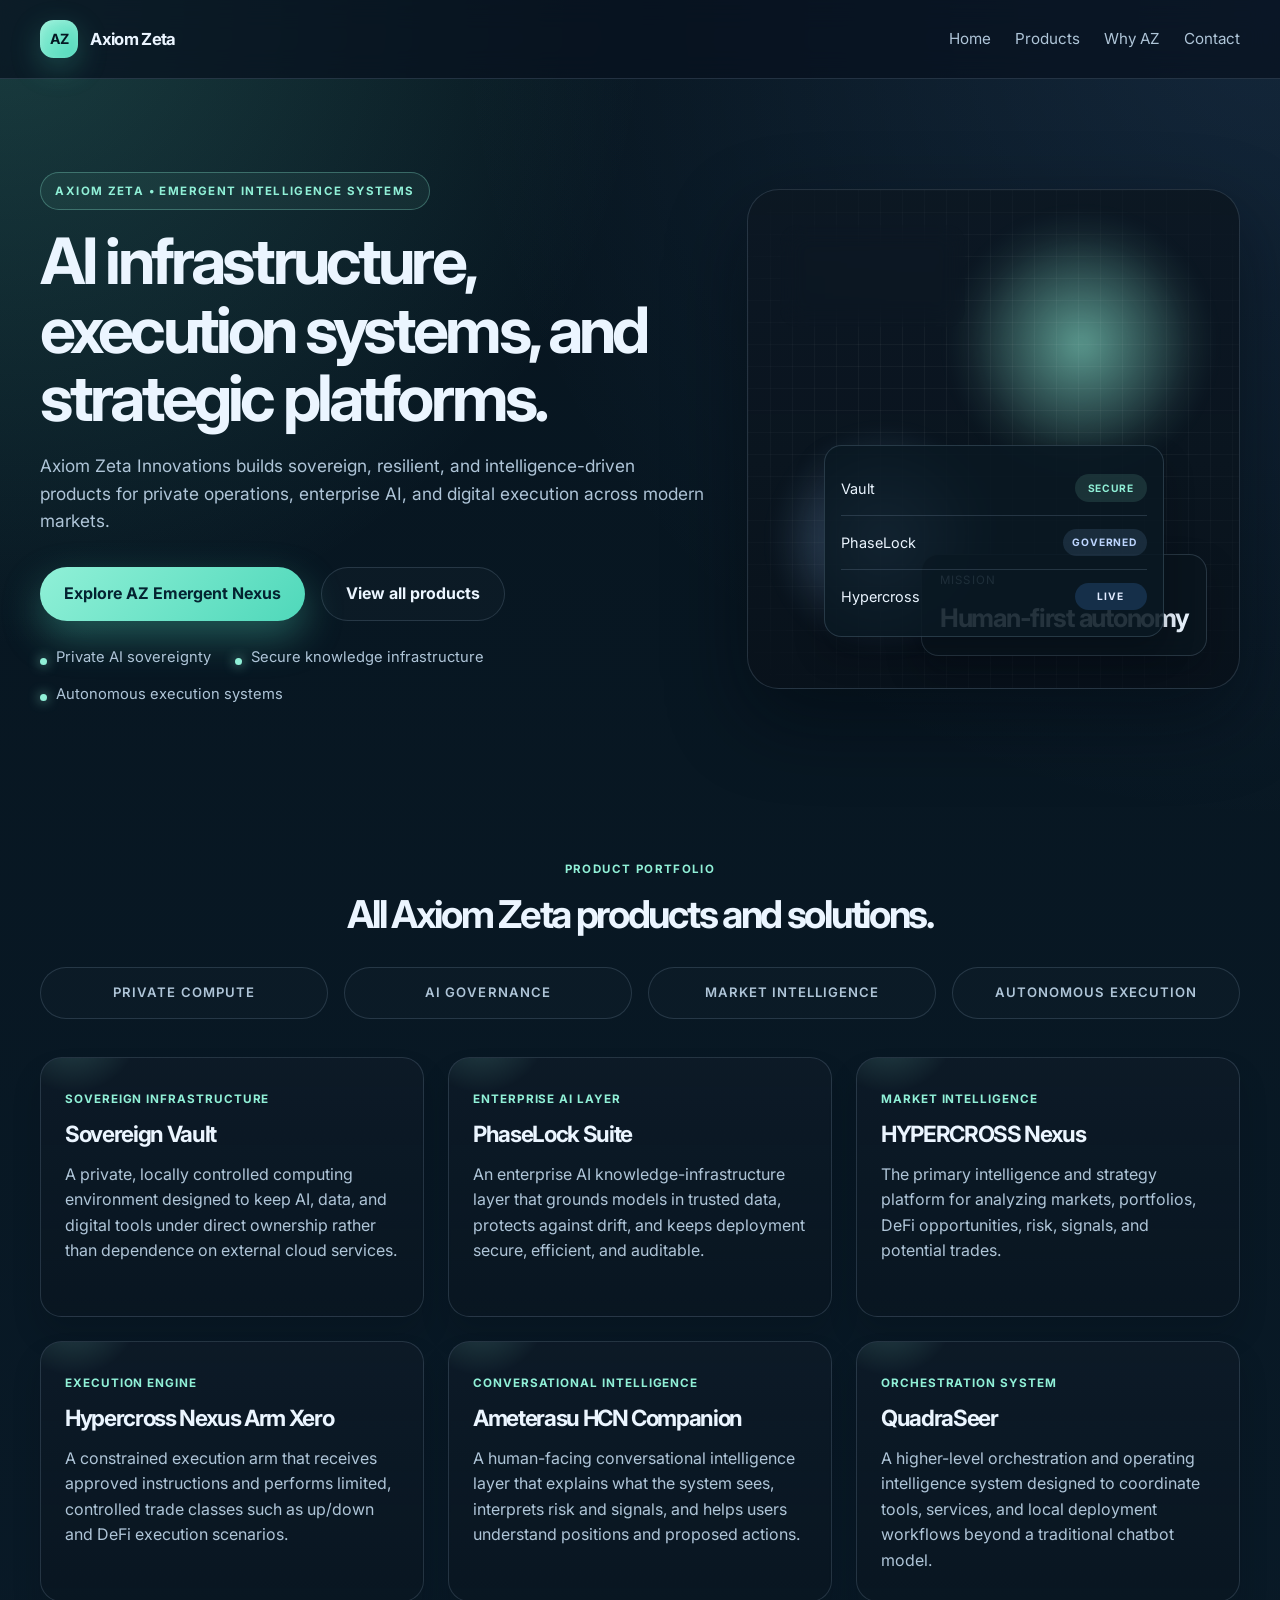
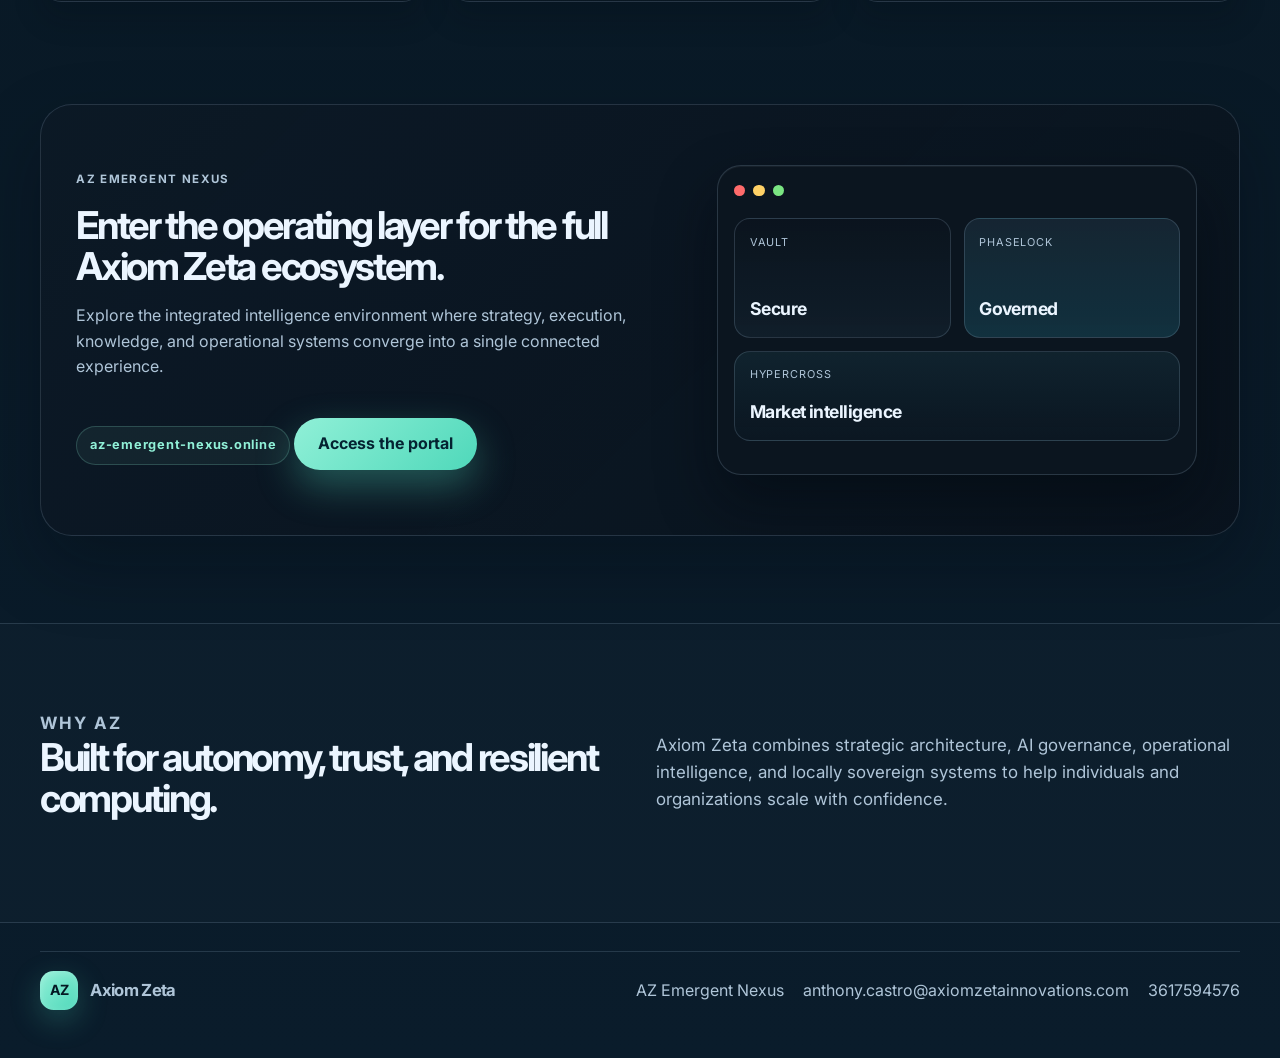
==== index.html @ a02b2116 "Update homepage branding and product portal" ====
<!DOCTYPE html>
<html lang="en">
  <head>
    <meta charset="UTF-8" />
    <meta name="viewport" content="width=device-width, initial-scale=1.0" />
    <title>Axiom Zeta Innovations | Homepage</title>
    <meta
      name="description"
      content="Axiom Zeta Innovations builds sovereign AI infrastructure, execution systems, and strategic intelligence products."
    />
    <link rel="preconnect" href="https://fonts.googleapis.com" />
    <link rel="preconnect" href="https://fonts.gstatic.com" crossorigin />
    <link
      href="https://fonts.googleapis.com/css2?family=Inter:wght@400;500;600;700;800&display=swap"
      rel="stylesheet"
    />
    <link rel="stylesheet" href="styles.css" />
  </head>
  <body>
    <header class="site-header">
      <div class="container nav">
        <a class="brand" href="index.html" aria-label="Axiom Zeta Innovations home">
          <span class="brand-mark">AZ</span>
          <span class="brand-text">Axiom Zeta</span>
        </a>
        <nav class="main-nav" aria-label="Main navigation">
          <a href="index.html">Home</a>
          <a href="#products">Products</a>
          <a href="#about">Why AZ</a>
          <a href="#contact">Contact</a>
        </nav>
      </div>
    </header>

    <main>
      <section class="hero">
        <div class="container hero-content">
          <div class="hero-copy">
            <span class="hero-pill">Axiom Zeta • Emergent Intelligence Systems</span>
            <h1>AI infrastructure, execution systems, and strategic platforms.</h1>
            <p class="lead">
              Axiom Zeta Innovations builds sovereign, resilient, and intelligence-driven products for
              private operations, enterprise AI, and digital execution across modern markets.
            </p>
            <div class="hero-actions">
              <a
                class="button primary"
                href="https://www.az-emergent-nexus.online"
                target="_blank"
                rel="noreferrer"
                >Explore AZ Emergent Nexus</a
              >
              <a class="button secondary" href="#products">View all products</a>
            </div>
            <ul class="hero-points" aria-label="Key capabilities">
              <li>Private AI sovereignty</li>
              <li>Secure knowledge infrastructure</li>
              <li>Autonomous execution systems</li>
            </ul>
          </div>
          <div class="hero-visual" aria-label="Editorial product overview">
            <div class="visual-frame">
              <div class="visual-orb orb-one"></div>
              <div class="visual-orb orb-two"></div>
              <div class="visual-grid"></div>

              <div class="floating-card card-top">
                <span class="stat-label">Core stack</span>
                <strong>6</strong>
              </div>

              <div class="floating-card card-bottom">
                <span class="stat-label">Mission</span>
                <strong>Human-first autonomy</strong>
              </div>

              <div class="dashboard-panel">
                <div class="dashboard-row">
                  <span>Vault</span>
                  <span class="pill success">Secure</span>
                </div>
                <div class="dashboard-row">
                  <span>PhaseLock</span>
                  <span class="pill neutral">Governed</span>
                </div>
                <div class="dashboard-row">
                  <span>Hypercross</span>
                  <span class="pill accent">Live</span>
                </div>
              </div>
            </div>
          </div>
        </div>
      </section>

      <section id="products" class="section">
        <div class="container">
          <div class="section-heading center">
            <p class="eyebrow">Product portfolio</p>
            <h2>All Axiom Zeta products and solutions.</h2>
          </div>

          <div class="feature-strip">
            <div class="feature-item"><span>Private compute</span></div>
            <div class="feature-item"><span>AI governance</span></div>
            <div class="feature-item"><span>Market intelligence</span></div>
            <div class="feature-item"><span>Autonomous execution</span></div>
          </div>

          <div class="card-grid product-grid">
            <article class="info-card product-card">
              <span class="product-tag">Sovereign infrastructure</span>
              <h3>Sovereign Vault</h3>
              <p>
                A private, locally controlled computing environment designed to keep AI, data, and
                digital tools under direct ownership rather than dependence on external cloud services.
              </p>
            </article>

            <article class="info-card product-card">
              <span class="product-tag">Enterprise AI layer</span>
              <h3>PhaseLock Suite</h3>
              <p>
                An enterprise AI knowledge-infrastructure layer that grounds models in trusted data,
                protects against drift, and keeps deployment secure, efficient, and auditable.
              </p>
            </article>

            <article class="info-card product-card">
              <span class="product-tag">Market intelligence</span>
              <h3>HYPERCROSS Nexus</h3>
              <p>
                The primary intelligence and strategy platform for analyzing markets, portfolios, DeFi
                opportunities, risk, signals, and potential trades.
              </p>
            </article>

            <article class="info-card product-card">
              <span class="product-tag">Execution engine</span>
              <h3>Hypercross Nexus Arm Xero</h3>
              <p>
                A constrained execution arm that receives approved instructions and performs limited,
                controlled trade classes such as up/down and DeFi execution scenarios.
              </p>
            </article>

            <article class="info-card product-card">
              <span class="product-tag">Conversational intelligence</span>
              <h3>Ameterasu HCN Companion</h3>
              <p>
                A human-facing conversational intelligence layer that explains what the system sees,
                interprets risk and signals, and helps users understand positions and proposed actions.
              </p>
            </article>

            <article class="info-card product-card">
              <span class="product-tag">Orchestration system</span>
              <h3>QuadraSeer</h3>
              <p>
                A higher-level orchestration and operating intelligence system designed to coordinate
                tools, services, and local deployment workflows beyond a traditional chatbot model.
              </p>
            </article>
          </div>
        </div>
      </section>

      <section class="section portal-section" aria-labelledby="portal-heading">
        <div class="container">
          <div class="portal-shell">
            <div class="portal-copy">
              <p class="eyebrow">AZ Emergent Nexus</p>
              <h2 id="portal-heading">Enter the operating layer for the full Axiom Zeta ecosystem.</h2>
              <p>
                Explore the integrated intelligence environment where strategy, execution, knowledge,
                and operational systems converge into a single connected experience.
              </p>
              <div class="portal-url">az-emergent-nexus.online</div>
              <a
                class="button primary portal-button"
                href="https://www.az-emergent-nexus.online"
                target="_blank"
                rel="noreferrer"
              >
                Access the portal
              </a>
            </div>

            <div class="portal-visual" aria-hidden="true">
              <div class="portal-window">
                <div class="window-header">
                  <span></span>
                  <span></span>
                  <span></span>
                </div>

                <div class="window-body">
                  <div class="mini-panel">
                    <small>Vault</small>
                    <strong>Secure</strong>
                  </div>
                  <div class="mini-panel accent">
                    <small>PhaseLock</small>
                    <strong>Governed</strong>
                  </div>
                  <div class="mini-panel wide">
                    <small>HYPERCROSS</small>
                    <strong>Market intelligence</strong>
                  </div>
                </div>
              </div>
            </div>
          </div>
        </div>
      </section>

      <section id="about" class="section alt-section">
        <div class="container split">
          <div>
            <p class="eyebrow">Why AZ</p>
            <h2>Built for autonomy, trust, and resilient computing.</h2>
          </div>
          <p>
            Axiom Zeta combines strategic architecture, AI governance, operational intelligence, and
            locally sovereign systems to help individuals and organizations scale with confidence.
          </p>
        </div>
      </section>
    </main>

    <footer id="contact" class="site-footer">
      <div class="container footer-content">
        <div>
          <a class="brand footer-brand" href="index.html">
            <span class="brand-mark">AZ</span>
            <span class="brand-text">Axiom Zeta</span>
          </a>
        </div>
        <div class="footer-links">
          <a href="https://www.az-emergent-nexus.online" target="_blank" rel="noreferrer"
            >AZ Emergent Nexus</a
          >
          <a href="mailto:anthony.castro@axiomzetainnovations.com">anthony.castro@axiomzetainnovations.com</a>
          <a href="tel:+13617594576">3617594576</a>
        </div>
      </div>
    </footer>
  </body>
</html>
---- styles.css ----
:root {
  --bg: #07151f;
  --bg-alt: #0d1e2a;
  --surface: rgba(13, 25, 37, 0.78);
  --surface-strong: rgba(17, 31, 45, 0.94);
  --surface-soft: rgba(18, 44, 56, 0.58);
  --primary: #90f0d7;
  --primary-strong: #4fd8ba;
  --primary-deep: #93c6ff;
  --text: #ebf5ff;
  --muted: #afc5d8;
  --line: rgba(160, 188, 214, 0.18);
  --shadow: rgba(2, 8, 14, 0.5);
}

* {
  box-sizing: border-box;
}

html {
  scroll-behavior: smooth;
}

body {
  margin: 0;
  font-family: "Inter", "Segoe UI", sans-serif;
  background:
    radial-gradient(circle at top left, rgba(110, 242, 212, 0.18), transparent 22%),
    radial-gradient(circle at top right, rgba(110, 165, 255, 0.12), transparent 28%),
    linear-gradient(180deg, #07151f 0%, #0a1c2b 100%);
  color: var(--text);
  line-height: 1.6;
}

img {
  max-width: 100%;
  display: block;
}

a {
  color: inherit;
  text-decoration: none;
}

.container {
  width: min(1200px, calc(100% - 2rem));
  margin: 0 auto;
}

.site-header {
  position: sticky;
  top: 0;
  z-index: 20;
  backdrop-filter: blur(14px);
  background: rgba(7, 17, 31, 0.72);
  border-bottom: 1px solid var(--line);
}

.nav {
  display: flex;
  align-items: center;
  justify-content: space-between;
  min-height: 78px;
}

.brand {
  display: inline-flex;
  align-items: center;
  gap: 0.75rem;
  font-weight: 700;
  letter-spacing: -0.04em;
}

.brand-mark {
  display: inline-flex;
  align-items: center;
  justify-content: center;
  width: 2.4rem;
  height: 2.4rem;
  border-radius: 0.85rem;
  background: linear-gradient(135deg, var(--primary), var(--primary-strong));
  color: #041823;
  font-size: 0.88rem;
  box-shadow: inset 0 2px 8px rgba(255, 255, 255, 0.2), 0 10px 30px rgba(79, 216, 186, 0.26);
}

.brand-text {
  font-size: 1.04rem;
  letter-spacing: -0.04em;
}

.main-nav {
  display: flex;
  align-items: center;
  gap: 1.5rem;
  color: var(--muted);
  font-size: 0.95rem;
}

.main-nav a {
  position: relative;
  transition: color 0.2s ease;
}

.main-nav a::after {
  content: "";
  position: absolute;
  left: 0;
  bottom: -0.4rem;
  width: 100%;
  height: 1px;
  background: var(--primary);
  opacity: 0;
  transform: scaleX(0.6);
  transition: opacity 0.2s ease, transform 0.2s ease;
}

.main-nav a:hover,
.main-nav a:focus-visible {
  color: var(--text);
}

.main-nav a:hover::after,
.main-nav a:focus-visible::after {
  opacity: 1;
  transform: scaleX(1);
}

.hero {
  padding: 5.8rem 0 4.2rem;
}

.hero-content {
  display: grid;
  grid-template-columns: 1.15fr 0.85fr;
  gap: 2.5rem;
  align-items: center;
}

.hero-copy {
  position: relative;
}

.hero-pill {
  display: inline-flex;
  align-items: center;
  gap: 0.5rem;
  padding: 0.55rem 0.9rem;
  border: 1px solid rgba(144, 240, 215, 0.3);
  background: rgba(144, 240, 215, 0.06);
  border-radius: 999px;
  color: var(--primary);
  font-size: 0.72rem;
  letter-spacing: 0.12em;
  text-transform: uppercase;
  font-weight: 700;
}

.eyebrow {
  margin: 0 0 1rem;
  color: var(--primary);
  font-weight: 700;
  letter-spacing: 0.12em;
  text-transform: uppercase;
  font-size: 0.72rem;
}

h1,
h2,
h3 {
  margin: 0 0 1rem;
  line-height: 1.07;
  letter-spacing: -0.06em;
}

h1 {
  margin-top: 1.1rem;
  font-size: clamp(2.9rem, 5vw, 5.2rem);
  max-width: 760px;
}

h2 {
  font-size: clamp(2.1rem, 3vw, 3.2rem);
}

h3 {
  font-size: 1.4rem;
}

.lead {
  max-width: 42rem;
  margin-top: 1.2rem;
  font-size: 1.08rem;
  color: var(--muted);
}

.hero-actions,
.error-actions {
  display: flex;
  flex-wrap: wrap;
  gap: 1rem;
  margin-top: 2rem;
}

.button {
  display: inline-flex;
  align-items: center;
  justify-content: center;
  min-height: 3.2rem;
  padding: 0.82rem 1.5rem;
  border-radius: 999px;
  font-weight: 700;
  transition: transform 0.2s ease, box-shadow 0.2s ease, border-color 0.2s ease;
}

.button:hover,
.button:focus-visible {
  transform: translateY(-1px);
}

.button.primary {
  background: linear-gradient(135deg, var(--primary), var(--primary-strong));
  color: #042331;
  box-shadow: 0 16px 38px rgba(79, 216, 186, 0.35);
}

.button.secondary {
  border: 1px solid var(--line);
  background: rgba(255, 255, 255, 0.02);
  color: var(--text);
}

.hero-points {
  display: flex;
  flex-wrap: wrap;
  gap: 0.8rem 1.5rem;
  padding: 0;
  margin: 1.6rem 0 0;
  list-style: none;
  color: var(--muted);
  font-size: 0.92rem;
}

.hero-points li {
  position: relative;
  padding-left: 1rem;
}

.hero-points li::before {
  content: "";
  position: absolute;
  left: 0;
  top: 0.7rem;
  width: 0.45rem;
  height: 0.45rem;
  border-radius: 50%;
  background: var(--primary);
  box-shadow: 0 0 12px rgba(144, 240, 215, 0.8);
}

.hero-visual {
  display: flex;
  justify-content: center;
}

.visual-frame {
  position: relative;
  width: min(100%, 500px);
  min-height: 500px;
  border: 1px solid var(--line);
  border-radius: 2rem;
  background:
    linear-gradient(180deg, rgba(12, 24, 35, 0.98), rgba(9, 18, 28, 0.94)),
    rgba(9, 18, 28, 0.8);
  overflow: hidden;
  box-shadow: 0 30px 80px rgba(2, 7, 14, 0.45);
}

.visual-grid {
  position: absolute;
  inset: 0;
  background-image: linear-gradient(rgba(255,255,255,0.04) 1px, transparent 1px),
    linear-gradient(90deg, rgba(255,255,255,0.04) 1px, transparent 1px);
  background-size: 22px 22px;
  mask-image: radial-gradient(circle at center, black 45%, transparent 100%);
}

.visual-orb {
  position: absolute;
  border-radius: 50%;
  filter: blur(8px);
}

.orb-one {
  width: 260px;
  height: 260px;
  top: 24px;
  right: 28px;
  background: radial-gradient(circle, rgba(144, 240, 215, 0.6), rgba(144, 240, 215, 0.06) 60%, transparent 75%);
}

.orb-two {
  width: 220px;
  height: 220px;
  bottom: 38px;
  left: 26px;
  background: radial-gradient(circle, rgba(147, 198, 255, 0.52), rgba(147, 198, 255, 0.06) 60%, transparent 75%);
}

.floating-card {
  position: absolute;
  z-index: 2;
  min-width: 185px;
  padding: 1rem 1.1rem;
  border: 1px solid rgba(160, 188, 214, 0.2);
  border-radius: 1.1rem;
  background: rgba(9, 21, 30, 0.78);
  backdrop-filter: blur(12px);
  box-shadow: 0 18px 35px rgba(2, 7, 14, 0.28);
}

.card-top {
  top: 2.2rem;
  left: 2rem;
}

.card-bottom {
  right: 2rem;
  bottom: 2rem;
}

.floating-card strong {
  display: block;
  font-size: clamp(1.6rem, 2vw, 2.2rem);
  letter-spacing: -0.05em;
}

.dashboard-panel {
  position: absolute;
  left: 50%;
  bottom: 3.2rem;
  transform: translateX(-50%);
  z-index: 2;
  width: min(82%, 340px);
  border: 1px solid rgba(160, 188, 214, 0.2);
  border-radius: 1.1rem;
  background: rgba(10, 25, 35, 0.88);
  padding: 1rem 1rem 0.8rem;
  box-shadow: 0 18px 30px rgba(2, 7, 14, 0.3);
}

.dashboard-row {
  display: flex;
  align-items: center;
  justify-content: space-between;
  gap: 0.8rem;
  padding: 0.8rem 0;
  color: var(--text);
  font-size: 0.9rem;
}

.dashboard-row + .dashboard-row {
  border-top: 1px solid var(--line);
}

.pill {
  display: inline-flex;
  align-items: center;
  justify-content: center;
  min-width: 72px;
  padding: 0.35rem 0.6rem;
  border-radius: 999px;
  font-size: 0.64rem;
  font-weight: 700;
  letter-spacing: 0.08em;
  text-transform: uppercase;
}

.pill.success {
  background: rgba(144, 240, 215, 0.12);
  color: var(--primary);
}

.pill.neutral {
  background: rgba(147, 198, 255, 0.12);
  color: #bdd6ff;
}

.pill.accent {
  background: rgba(80, 153, 255, 0.18);
  color: #e0ebff;
}

.stat-label {
  display: block;
  margin-bottom: 0.55rem;
  color: var(--muted);
  font-size: 0.72rem;
  text-transform: uppercase;
  letter-spacing: 0.1em;
}

.stat-meta {
  color: var(--muted);
  font-size: 0.86rem;
}

.section {
  padding: 5.4rem 0;
}

.portal-section {
  padding-top: 1rem;
}

.alt-section {
  background: rgba(255, 255, 255, 0.01);
  border-top: 1px solid var(--line);
  border-bottom: 1px solid var(--line);
}

.section-heading {
  margin-bottom: 2rem;
}

.section-heading.center {
  max-width: 780px;
  margin: 0 auto 2rem;
  text-align: center;
}

.feature-strip {
  display: grid;
  grid-template-columns: repeat(4, minmax(0, 1fr));
  gap: 1rem;
  margin: 0 0 2.4rem;
}

.feature-item {
  display: flex;
  align-items: center;
  justify-content: center;
  min-height: 3.2rem;
  border: 1px solid var(--line);
  border-radius: 999px;
  background: rgba(255, 255, 255, 0.015);
  color: var(--muted);
  font-size: 0.82rem;
  letter-spacing: 0.08em;
  text-transform: uppercase;
  font-weight: 600;
}

.card-grid {
  display: grid;
  grid-template-columns: repeat(3, minmax(0, 1fr));
  gap: 1.25rem;
}

.product-grid {
  grid-template-columns: repeat(3, minmax(0, 1fr));
  gap: 1.5rem;
}

.info-card {
  position: relative;
  padding: 1.7rem 1.5rem;
  border: 1px solid var(--line);
  border-radius: 1.35rem;
  background: linear-gradient(180deg, rgba(13, 26, 39, 0.96), rgba(9, 22, 33, 0.84));
  box-shadow: 0 18px 28px rgba(3, 9, 15, 0.18);
  overflow: hidden;
  transition: transform 0.2s ease, border-color 0.2s ease, box-shadow 0.2s ease;
}

.info-card::before {
  content: "";
  position: absolute;
  inset: -40% auto auto -10%;
  width: 140px;
  height: 140px;
  background: radial-gradient(circle, rgba(144, 240, 215, 0.22), transparent 68%);
  pointer-events: none;
}

.info-card:hover,
.info-card:focus-within {
  transform: translateY(-4px);
  border-color: rgba(144, 240, 215, 0.35);
  box-shadow: 0 24px 38px rgba(3, 9, 15, 0.28);
}

.product-card {
  min-height: 260px;
}

.product-tag {
  position: relative;
  z-index: 1;
  display: inline-block;
  margin-bottom: 0.8rem;
  color: var(--primary);
  font-size: 0.73rem;
  font-weight: 700;
  letter-spacing: 0.08em;
  text-transform: uppercase;
}

.info-card h3,
.info-card p {
  position: relative;
  z-index: 1;
}

.info-card p {
  color: var(--muted);
  margin: 0;
}

.portal-shell {
  display: grid;
  grid-template-columns: 1.1fr 0.9fr;
  gap: 2rem;
  align-items: center;
  padding: clamp(1.4rem, 3vw, 2.2rem);
  border: 1px solid var(--line);
  border-radius: 2rem;
  background: linear-gradient(135deg, rgba(12, 25, 38, 0.96), rgba(10, 19, 29, 0.9));
  box-shadow: 0 30px 70px rgba(2, 8, 14, 0.28);
  overflow: hidden;
}

.portal-copy {
  position: relative;
  z-index: 1;
}

.portal-copy p {
  color: var(--muted);
  max-width: 36rem;
}

.portal-url {
  display: inline-flex;
  align-items: center;
  margin-top: 0.85rem;
  padding: 0.5rem 0.8rem;
  border: 1px solid rgba(144, 240, 215, 0.2);
  border-radius: 999px;
  background: rgba(144, 240, 215, 0.06);
  color: var(--primary);
  font-weight: 700;
  font-size: 0.8rem;
  letter-spacing: 0.06em;
  text-transform: lowercase;
}

.portal-button {
  margin-top: 1.4rem;
}

.portal-visual {
  position: relative;
  display: flex;
  justify-content: center;
  align-items: center;
  min-height: 360px;
}

.portal-window {
  position: relative;
  width: min(100%, 480px);
  min-height: 310px;
  padding: 1rem;
  border: 1px solid rgba(160, 188, 214, 0.2);
  border-radius: 1.5rem;
  background: rgba(13, 22, 32, 0.92);
  box-shadow: inset 0 1px 0 rgba(255,255,255,0.05), 0 28px 60px rgba(2, 7, 14, 0.45);
}

.window-header {
  display: flex;
  gap: 0.5rem;
  padding: 0.15rem 0 0.9rem;
}

.window-header span {
  display: block;
  width: 0.7rem;
  height: 0.7rem;
  border-radius: 50%;
  background: rgba(255, 255, 255, 0.3);
}

.window-header span:first-child {
  background: #ff6b6b;
}

.window-header span:nth-child(2) {
  background: #ffd166;
}

.window-header span:nth-child(3) {
  background: #7ae582;
}

.window-body {
  display: grid;
  grid-template-columns: repeat(2, minmax(0, 1fr));
  gap: 0.8rem;
  padding-top: 0.5rem;
}

.mini-panel {
  display: flex;
  flex-direction: column;
  justify-content: space-between;
  min-height: 120px;
  padding: 0.9rem;
  border: 1px solid rgba(160, 188, 214, 0.2);
  border-radius: 1rem;
  background: linear-gradient(180deg, rgba(11, 20, 30, 0.96), rgba(17, 31, 43, 0.9));
}

.mini-panel small {
  color: var(--muted);
  text-transform: uppercase;
  letter-spacing: 0.08em;
  font-size: 0.68rem;
}

.mini-panel strong {
  font-size: 1.1rem;
  letter-spacing: -0.03em;
}

.mini-panel.accent {
  background: linear-gradient(180deg, rgba(22, 38, 51, 0.96), rgba(18, 52, 66, 0.9));
}

.mini-panel.wide {
  grid-column: 1 / -1;
  min-height: 90px;
  background: linear-gradient(180deg, rgba(17, 36, 47, 0.94), rgba(11, 23, 34, 0.9));
}

.split {
  display: grid;
  grid-template-columns: 1fr 1fr;
  gap: 2rem;
  align-items: center;
}

.split p {
  color: var(--muted);
  margin: 0;
  font-size: 1.06rem;
}

.site-footer {
  padding: 1.75rem 0 3rem;
}

.footer-content {
  display: flex;
  justify-content: space-between;
  align-items: center;
  gap: 1rem;
  padding-top: 1.2rem;
  border-top: 1px solid var(--line);
  color: var(--muted);
}

.footer-brand {
  font-size: 0.95rem;
}

.footer-links {
  display: flex;
  gap: 1.2rem;
  align-items: center;
}

.error-page {
  min-height: 100vh;
  display: grid;
  place-items: center;
  padding: 2rem 1rem;
}

.error-shell {
  width: min(720px, 100%);
}

.error-card {
  border: 1px solid var(--line);
  border-radius: 1.7rem;
  background: linear-gradient(180deg, rgba(16, 29, 45, 0.98), rgba(8, 17, 28, 0.96));
  padding: clamp(2rem, 4vw, 4rem);
  box-shadow: 0 28px 60px rgba(2, 7, 14, 0.38);
}

.error-card h1 {
  font-size: clamp(2.6rem, 6vw, 5rem);
}

.error-message {
  max-width: 38rem;
  color: var(--muted);
  font-size: 1.06rem;
}

@media (max-width: 900px) {
  .product-grid {
    grid-template-columns: repeat(2, minmax(0, 1fr));
  }

  .feature-strip {
    grid-template-columns: repeat(2, minmax(0, 1fr));
  }

  .portal-shell {
    grid-template-columns: 1fr;
  }
}

@media (max-width: 760px) {
  .main-nav {
    display: none;
  }

  .hero-content,
  .split,
  .product-grid,
  .card-grid,
  .feature-strip {
    grid-template-columns: 1fr;
  }

  .visual-frame {
    min-height: 420px;
  }

  .footer-content,
  .footer-links {
    flex-direction: column;
    align-items: flex-start;
  }
}
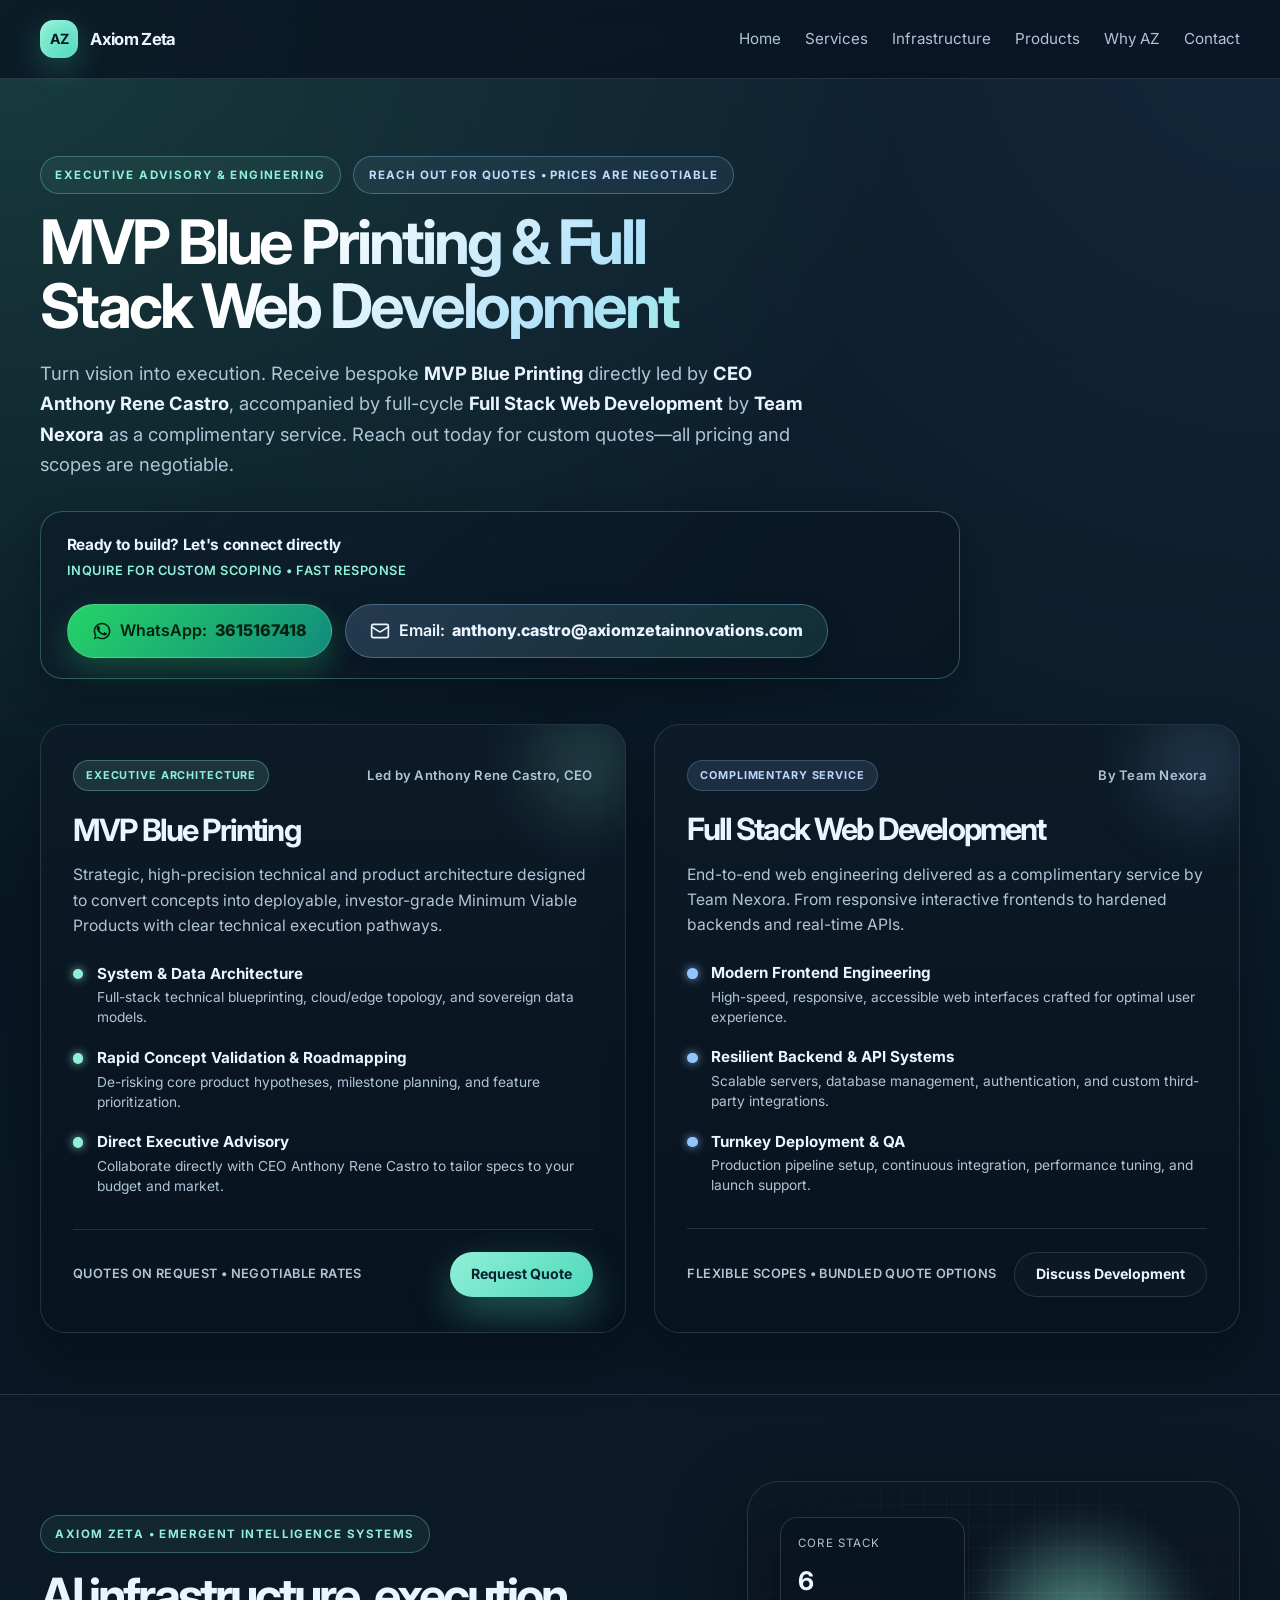
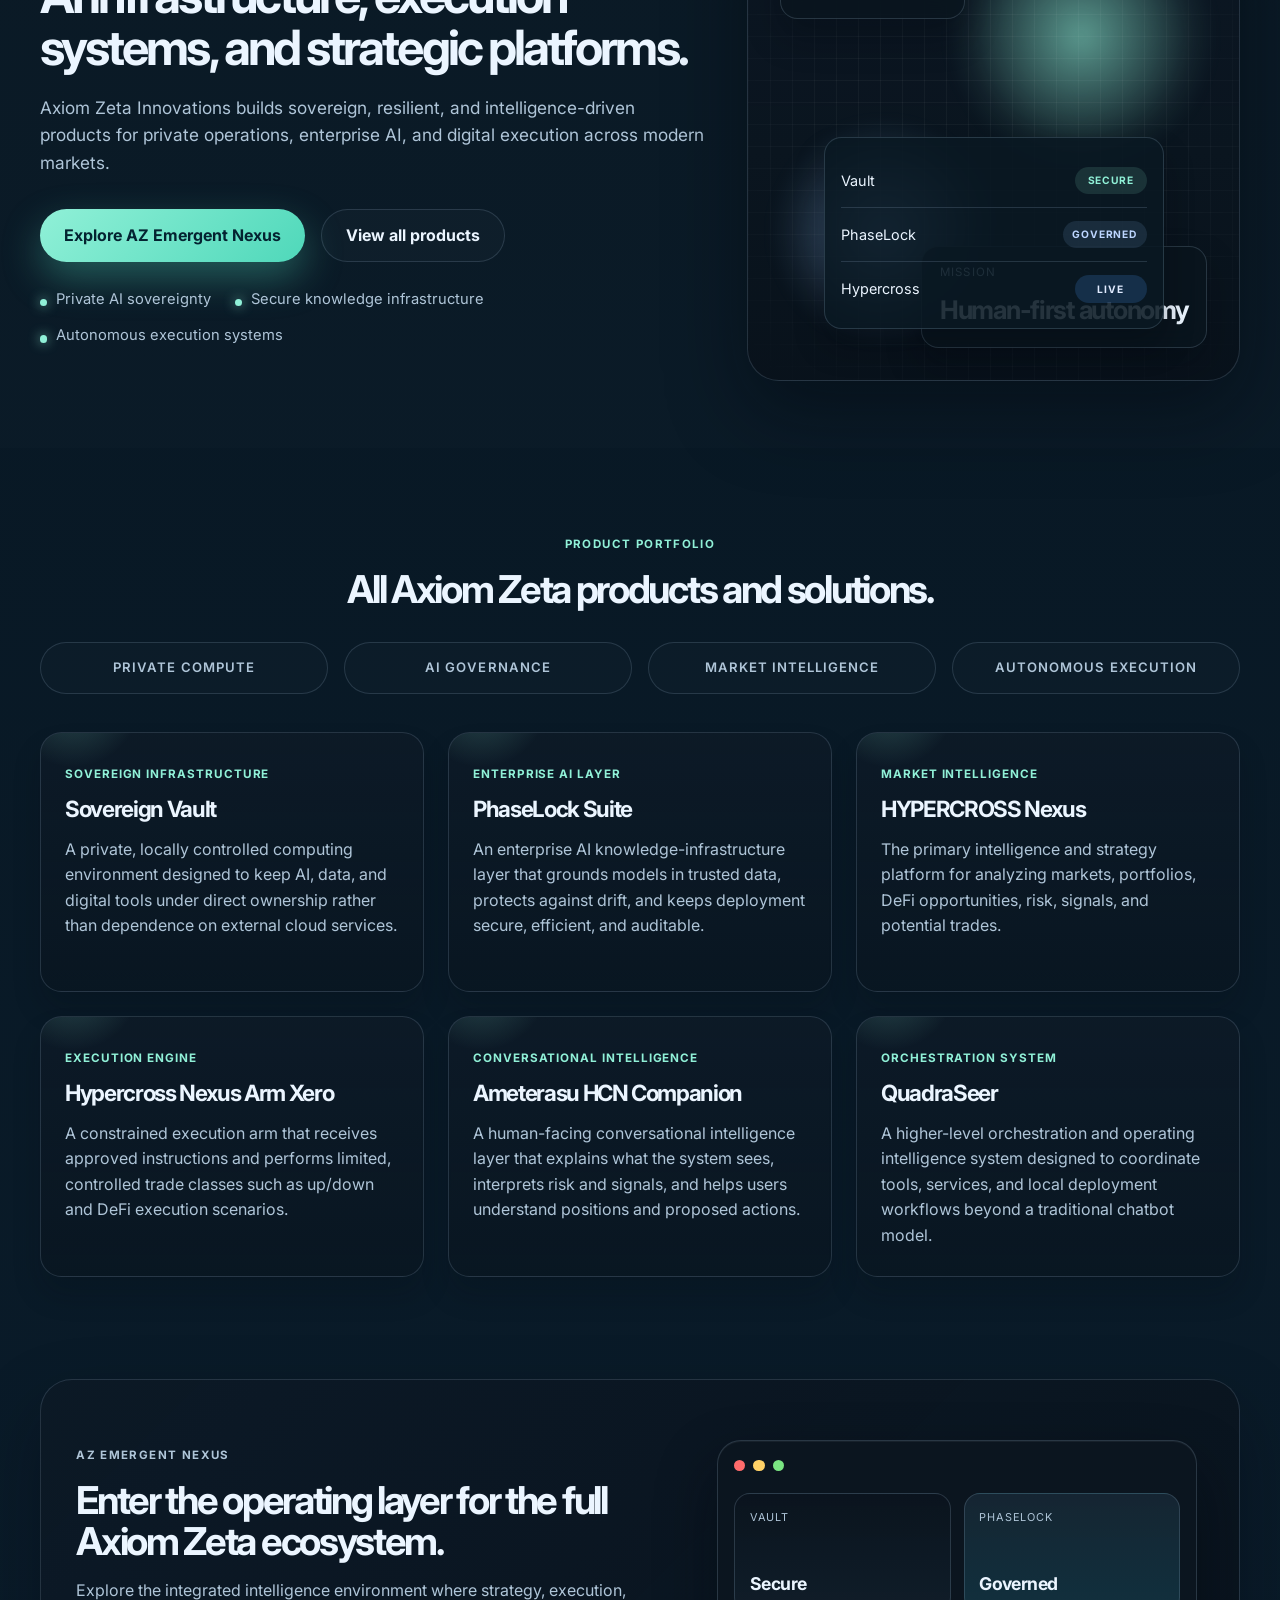
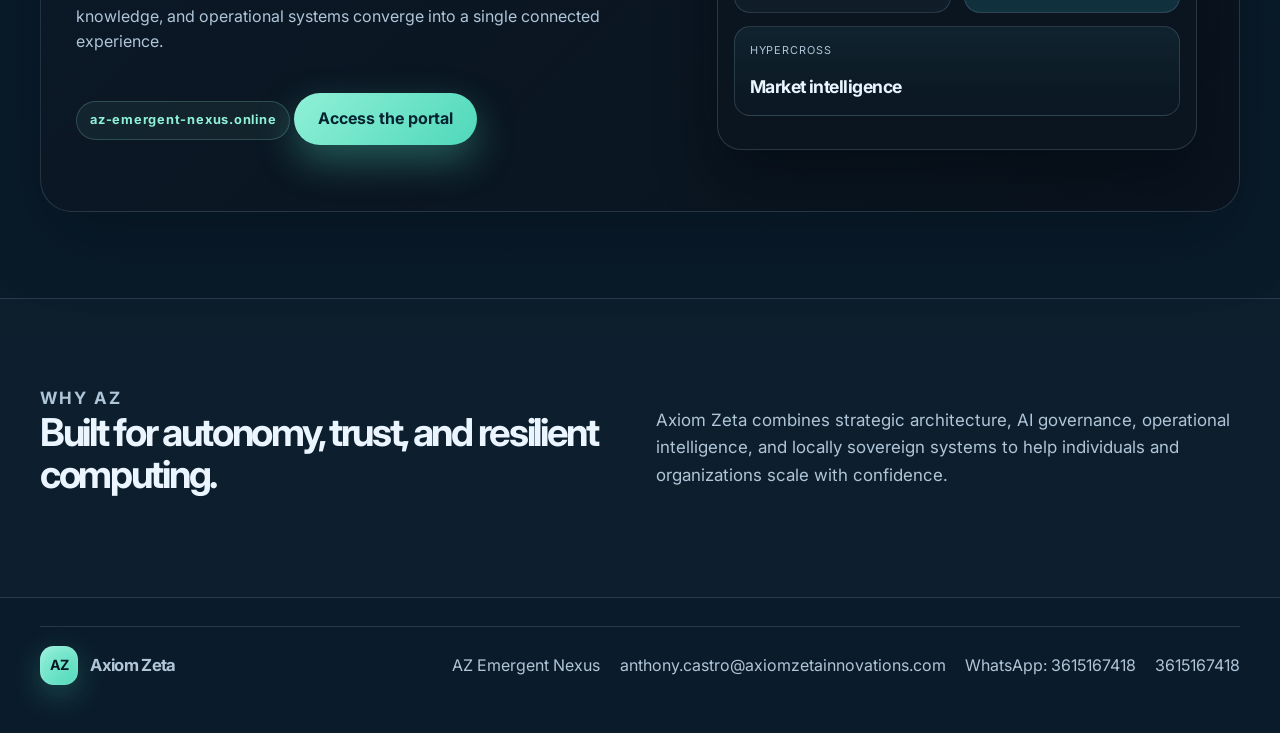
==== commit f2d63b26: "Add MVP Blue Printing and Full Stack Web Dev services section with direct outreach" ====
--- a/index.html
+++ b/index.html
@@ -25,6 +25,8 @@
         </a>
         <nav class="main-nav" aria-label="Main navigation">
           <a href="index.html">Home</a>
+          <a href="#services">Services</a>
+          <a href="#infrastructure">Infrastructure</a>
           <a href="#products">Products</a>
           <a href="#about">Why AZ</a>
           <a href="#contact">Contact</a>
@@ -33,11 +35,159 @@
     </header>
 
     <main>
-      <section class="hero">
+      <!-- TOP SECTION: MVP Blue Printing by CEO Anthony Rene Castro & Full Stack Web Dev by Team Nexora -->
+      <section id="services" class="hero services-hero">
+        <div class="container">
+          <div class="services-hero-header">
+            <div class="hero-pill-group">
+              <span class="hero-pill">Executive Advisory &amp; Engineering</span>
+              <span class="quote-pill">Reach out for quotes &bull; Prices are negotiable</span>
+            </div>
+            <h1 class="services-hero-title">
+              MVP Blue Printing &amp; Full Stack Web Development
+            </h1>
+            <p class="lead services-hero-lead">
+              Turn vision into execution. Receive bespoke <strong>MVP Blue Printing</strong> directly led by
+              <strong>CEO Anthony Rene Castro</strong>, accompanied by full-cycle <strong>Full Stack Web Development</strong>
+              by <strong>Team Nexora</strong> as a complimentary service. Reach out today for custom quotes—all pricing and
+              scopes are negotiable.
+            </p>
+
+            <div class="outreach-banner">
+              <div class="outreach-intro">
+                <span class="outreach-label">Ready to build? Let's connect directly</span>
+                <span class="outreach-sub">Inquire for custom scoping &bull; Fast response</span>
+              </div>
+              <div class="outreach-buttons">
+                <a
+                  class="button whatsapp-btn"
+                  href="https://wa.me/13615167418?text=Hello%20Anthony,%20I'm%20reaching%20out%20regarding%20MVP%20Blue%20Printing%20and%20Full%20Stack%20Web%20Development%20services."
+                  target="_blank"
+                  rel="noreferrer"
+                  aria-label="Chat on WhatsApp at 3615167418"
+                >
+                  <svg class="btn-icon" viewBox="0 0 24 24" width="20" height="20" fill="currentColor" aria-hidden="true">
+                    <path d="M17.472 14.382c-.301-.15-1.78-.878-2.056-.979-.276-.1-.477-.15-.678.15-.201.3-.777.979-.953 1.18-.175.201-.351.226-.652.075-.3-.15-1.267-.467-2.414-1.49-1.008-.898-1.689-2.008-1.889-2.35-.201-.342-.021-.527.13-.677.135-.135.301-.351.452-.527.15-.176.201-.301.301-.502.1-.201.05-.376-.025-.527-.075-.15-.678-1.634-.929-2.237-.245-.588-.493-.508-.678-.517-.176-.01-.376-.01-.577-.01-.201 0-.527.075-.803.376-.276.301-1.054 1.03-1.054 2.512 0 1.482 1.079 2.914 1.23 3.115.15.201 2.124 3.243 5.145 4.549.719.311 1.28.497 1.718.636.722.229 1.378.197 1.898.119.58-.088 1.78-.728 2.03-1.43.251-.703.251-1.306.176-1.43-.075-.125-.276-.201-.577-.351zM12.04 2C6.495 2 2 6.495 2 12.04c0 1.97.57 3.81 1.554 5.36L2 22l4.743-1.517A9.972 9.972 0 0 0 12.04 22c5.545 0 10.04-4.495 10.04-10.04C22.08 6.495 17.585 2 12.04 2zm0 18.25c-1.63 0-3.14-.46-4.43-1.26l-.32-.2-2.82.9.915-2.75-.21-.334A8.16 8.16 0 0 1 3.86 12.04c0-4.51 3.67-8.18 8.18-8.18 4.51 0 8.18 3.67 8.18 8.18 0 4.51-3.67 8.21-8.18 8.21z"/>
+                  </svg>
+                  <span>WhatsApp: <strong>3615167418</strong></span>
+                </a>
+                <a
+                  class="button email-btn"
+                  href="mailto:anthony.castro@axiomzetainnovations.com?subject=Inquiry%20regarding%20MVP%20Blue%20Printing%20%26%20Web%20Development"
+                  aria-label="Email anthony.castro@axiomzetainnovations.com"
+                >
+                  <svg class="btn-icon" viewBox="0 0 24 24" width="20" height="20" fill="none" stroke="currentColor" stroke-width="2" stroke-linecap="round" stroke-linejoin="round" aria-hidden="true">
+                    <rect width="20" height="16" x="2" y="4" rx="2"></rect>
+                    <path d="m22 7-8.97 5.7a1.94 1.94 0 0 1-2.06 0L2 7"></path>
+                  </svg>
+                  <span>Email: <strong>anthony.castro@axiomzetainnovations.com</strong></span>
+                </a>
+              </div>
+            </div>
+          </div>
+
+          <div class="services-grid">
+            <article class="service-spotlight-card primary-spotlight">
+              <div class="service-badge-row">
+                <span class="service-pill accent-pill">Executive Architecture</span>
+                <span class="service-author">Led by Anthony Rene Castro, CEO</span>
+              </div>
+              <div class="service-content">
+                <h2>MVP Blue Printing</h2>
+                <p class="service-desc">
+                  Strategic, high-precision technical and product architecture designed to convert concepts into
+                  deployable, investor-grade Minimum Viable Products with clear technical execution pathways.
+                </p>
+                <ul class="service-features">
+                  <li>
+                    <span class="check-dot"></span>
+                    <div>
+                      <strong>System &amp; Data Architecture</strong>
+                      <p>Full-stack technical blueprinting, cloud/edge topology, and sovereign data models.</p>
+                    </div>
+                  </li>
+                  <li>
+                    <span class="check-dot"></span>
+                    <div>
+                      <strong>Rapid Concept Validation &amp; Roadmapping</strong>
+                      <p>De-risking core product hypotheses, milestone planning, and feature prioritization.</p>
+                    </div>
+                  </li>
+                  <li>
+                    <span class="check-dot"></span>
+                    <div>
+                      <strong>Direct Executive Advisory</strong>
+                      <p>Collaborate directly with CEO Anthony Rene Castro to tailor specs to your budget and market.</p>
+                    </div>
+                  </li>
+                </ul>
+                <div class="service-action-row">
+                  <span class="pricing-notice">Quotes on request &bull; Negotiable rates</span>
+                  <a
+                    class="button primary sm"
+                    href="mailto:anthony.castro@axiomzetainnovations.com?subject=MVP%20Blue%20Printing%20Quote%20Request"
+                    >Request Quote</a
+                  >
+                </div>
+              </div>
+            </article>
+
+            <article class="service-spotlight-card secondary-spotlight">
+              <div class="service-badge-row">
+                <span class="service-pill">Complimentary Service</span>
+                <span class="service-author">By Team Nexora</span>
+              </div>
+              <div class="service-content">
+                <h2>Full Stack Web Development</h2>
+                <p class="service-desc">
+                  End-to-end web engineering delivered as a complimentary service by Team Nexora.
+                  From responsive interactive frontends to hardened backends and real-time APIs.
+                </p>
+                <ul class="service-features">
+                  <li>
+                    <span class="check-dot"></span>
+                    <div>
+                      <strong>Modern Frontend Engineering</strong>
+                      <p>High-speed, responsive, accessible web interfaces crafted for optimal user experience.</p>
+                    </div>
+                  </li>
+                  <li>
+                    <span class="check-dot"></span>
+                    <div>
+                      <strong>Resilient Backend &amp; API Systems</strong>
+                      <p>Scalable servers, database management, authentication, and custom third-party integrations.</p>
+                    </div>
+                  </li>
+                  <li>
+                    <span class="check-dot"></span>
+                    <div>
+                      <strong>Turnkey Deployment &amp; QA</strong>
+                      <p>Production pipeline setup, continuous integration, performance tuning, and launch support.</p>
+                    </div>
+                  </li>
+                </ul>
+                <div class="service-action-row">
+                  <span class="pricing-notice">Flexible scopes &bull; Bundled quote options</span>
+                  <a
+                    class="button secondary sm"
+                    href="https://wa.me/13615167418?text=Hello%20Anthony,%20I'd%20like%20to%20inquire%20about%20Full%20Stack%20Web%20Development%20by%20Team%20Nexora."
+                    target="_blank"
+                    rel="noreferrer"
+                    >Discuss Development</a
+                  >
+                </div>
+              </div>
+            </article>
+          </div>
+        </div>
+      </section>
+
+      <!-- ECOSYSTEM & INFRASTRUCTURE SECTION (LOWERED) -->
+      <section id="infrastructure" class="hero hero-lowered">
         <div class="container hero-content">
           <div class="hero-copy">
             <span class="hero-pill">Axiom Zeta • Emergent Intelligence Systems</span>
-            <h1>AI infrastructure, execution systems, and strategic platforms.</h1>
+            <h2>AI infrastructure, execution systems, and strategic platforms.</h2>
             <p class="lead">
               Axiom Zeta Innovations builds sovereign, resilient, and intelligence-driven products for
               private operations, enterprise AI, and digital execution across modern markets.
@@ -241,7 +391,8 @@
             >AZ Emergent Nexus</a
           >
           <a href="mailto:anthony.castro@axiomzetainnovations.com">anthony.castro@axiomzetainnovations.com</a>
-          <a href="tel:+13617594576">3617594576</a>
+          <a href="https://wa.me/13615167418" target="_blank" rel="noreferrer">WhatsApp: 3615167418</a>
+          <a href="tel:+13615167418">3615167418</a>
         </div>
       </div>
     </footer>
--- a/styles.css
+++ b/styles.css
@@ -230,6 +230,328 @@
   color: var(--text);
 }
 
+.button.sm {
+  min-height: 2.8rem;
+  padding: 0.65rem 1.3rem;
+  font-size: 0.88rem;
+}
+
+/* =========================================================
+   TOP FEATURED SERVICES HERO (MVP Blue Printing & Web Dev)
+   ========================================================= */
+
+.services-hero {
+  padding: 4.8rem 0 3.8rem;
+  position: relative;
+}
+
+.services-hero-header {
+  max-width: 920px;
+  margin-bottom: 2.8rem;
+}
+
+.hero-pill-group {
+  display: flex;
+  flex-wrap: wrap;
+  align-items: center;
+  gap: 0.75rem;
+  margin-bottom: 0.5rem;
+}
+
+.quote-pill {
+  display: inline-flex;
+  align-items: center;
+  padding: 0.55rem 0.95rem;
+  border: 1px solid rgba(147, 198, 255, 0.35);
+  background: rgba(147, 198, 255, 0.08);
+  border-radius: 999px;
+  color: #c0dbff;
+  font-size: 0.72rem;
+  letter-spacing: 0.08em;
+  text-transform: uppercase;
+  font-weight: 700;
+}
+
+.services-hero-title {
+  font-size: clamp(2.5rem, 4.8vw, 4.6rem);
+  line-height: 1.05;
+  margin-top: 1rem;
+  margin-bottom: 1.2rem;
+  letter-spacing: -0.05em;
+  background: linear-gradient(135deg, #ffffff 30%, #b2e2fa 70%, var(--primary) 100%);
+  -webkit-background-clip: text;
+  -webkit-text-fill-color: transparent;
+}
+
+.services-hero-lead {
+  max-width: 780px;
+  font-size: 1.15rem;
+  line-height: 1.65;
+  color: var(--muted);
+  margin-bottom: 2rem;
+}
+
+.services-hero-lead strong {
+  color: var(--text);
+}
+
+.outreach-banner {
+  display: flex;
+  flex-wrap: wrap;
+  align-items: center;
+  justify-content: space-between;
+  gap: 1.4rem;
+  padding: 1.3rem 1.6rem;
+  border: 1px solid rgba(144, 240, 215, 0.28);
+  border-radius: 1.4rem;
+  background: linear-gradient(135deg, rgba(14, 30, 44, 0.88), rgba(9, 22, 34, 0.82));
+  backdrop-filter: blur(12px);
+  box-shadow: 0 16px 36px rgba(2, 7, 14, 0.3);
+}
+
+.outreach-intro {
+  display: flex;
+  flex-direction: column;
+  gap: 0.2rem;
+}
+
+.outreach-label {
+  font-weight: 700;
+  font-size: 0.96rem;
+  color: var(--text);
+  letter-spacing: -0.02em;
+}
+
+.outreach-sub {
+  font-size: 0.8rem;
+  color: var(--primary);
+  font-weight: 600;
+  letter-spacing: 0.04em;
+  text-transform: uppercase;
+}
+
+.outreach-buttons {
+  display: flex;
+  flex-wrap: wrap;
+  gap: 0.85rem;
+  align-items: center;
+}
+
+.btn-icon {
+  flex-shrink: 0;
+  margin-right: 0.55rem;
+}
+
+.button.whatsapp-btn {
+  background: linear-gradient(135deg, #25d366, #128c7e);
+  color: #032011;
+  font-weight: 600;
+  box-shadow: 0 12px 28px rgba(37, 211, 102, 0.25);
+  border: 1px solid rgba(255, 255, 255, 0.2);
+}
+
+.button.whatsapp-btn:hover {
+  background: linear-gradient(135deg, #2cf476, #16a393);
+  box-shadow: 0 16px 34px rgba(37, 211, 102, 0.35);
+}
+
+.button.whatsapp-btn strong,
+.button.email-btn strong {
+  font-weight: 800;
+  margin-left: 0.2rem;
+}
+
+.button.email-btn {
+  background: linear-gradient(135deg, rgba(147, 198, 255, 0.18), rgba(79, 216, 186, 0.12));
+  border: 1px solid rgba(147, 198, 255, 0.35);
+  color: var(--text);
+  font-weight: 600;
+  box-shadow: 0 12px 28px rgba(3, 10, 18, 0.25);
+}
+
+.button.email-btn:hover {
+  border-color: var(--primary);
+  background: linear-gradient(135deg, rgba(147, 198, 255, 0.26), rgba(79, 216, 186, 0.2));
+}
+
+.services-grid {
+  display: grid;
+  grid-template-columns: repeat(2, minmax(0, 1fr));
+  gap: 1.8rem;
+  margin-top: 1rem;
+}
+
+.service-spotlight-card {
+  display: flex;
+  flex-direction: column;
+  justify-content: space-between;
+  padding: 2.2rem 2rem;
+  border-radius: 1.6rem;
+  border: 1px solid var(--line);
+  background: linear-gradient(180deg, rgba(13, 27, 40, 0.96), rgba(8, 19, 29, 0.9));
+  box-shadow: 0 24px 50px rgba(2, 7, 14, 0.3);
+  position: relative;
+  overflow: hidden;
+  transition: transform 0.25s ease, border-color 0.25s ease, box-shadow 0.25s ease;
+}
+
+.service-spotlight-card::before {
+  content: "";
+  position: absolute;
+  top: -50px;
+  right: -50px;
+  width: 180px;
+  height: 180px;
+  border-radius: 50%;
+  pointer-events: none;
+  filter: blur(20px);
+}
+
+.primary-spotlight::before {
+  background: radial-gradient(circle, rgba(144, 240, 215, 0.18), transparent 70%);
+}
+
+.secondary-spotlight::before {
+  background: radial-gradient(circle, rgba(147, 198, 255, 0.18), transparent 70%);
+}
+
+.service-spotlight-card:hover {
+  transform: translateY(-4px);
+}
+
+.primary-spotlight:hover {
+  border-color: rgba(144, 240, 215, 0.45);
+  box-shadow: 0 28px 60px rgba(79, 216, 186, 0.15);
+}
+
+.secondary-spotlight:hover {
+  border-color: rgba(147, 198, 255, 0.45);
+  box-shadow: 0 28px 60px rgba(147, 198, 255, 0.15);
+}
+
+.service-badge-row {
+  display: flex;
+  align-items: center;
+  justify-content: space-between;
+  flex-wrap: wrap;
+  gap: 0.6rem;
+  margin-bottom: 1.4rem;
+}
+
+.service-pill {
+  display: inline-flex;
+  align-items: center;
+  padding: 0.35rem 0.75rem;
+  border-radius: 999px;
+  font-size: 0.68rem;
+  font-weight: 700;
+  letter-spacing: 0.08em;
+  text-transform: uppercase;
+  background: rgba(147, 198, 255, 0.12);
+  color: #bdd6ff;
+  border: 1px solid rgba(147, 198, 255, 0.24);
+}
+
+.service-pill.accent-pill {
+  background: rgba(144, 240, 215, 0.12);
+  color: var(--primary);
+  border: 1px solid rgba(144, 240, 215, 0.3);
+}
+
+.service-author {
+  font-size: 0.82rem;
+  font-weight: 600;
+  color: var(--muted);
+  letter-spacing: 0.02em;
+}
+
+.service-spotlight-card h2 {
+  font-size: clamp(1.6rem, 2.4vw, 2.1rem);
+  margin-bottom: 0.8rem;
+}
+
+.service-desc {
+  font-size: 0.98rem;
+  line-height: 1.6;
+  color: var(--muted);
+  margin-bottom: 1.5rem;
+}
+
+.service-features {
+  list-style: none;
+  padding: 0;
+  margin: 0 0 2rem;
+  display: flex;
+  flex-direction: column;
+  gap: 1.1rem;
+}
+
+.service-features li {
+  display: flex;
+  gap: 0.85rem;
+  align-items: flex-start;
+}
+
+.check-dot {
+  flex-shrink: 0;
+  width: 0.65rem;
+  height: 0.65rem;
+  margin-top: 0.45rem;
+  border-radius: 50%;
+  background: var(--primary);
+  box-shadow: 0 0 10px rgba(144, 240, 215, 0.8);
+}
+
+.secondary-spotlight .check-dot {
+  background: var(--primary-deep);
+  box-shadow: 0 0 10px rgba(147, 198, 255, 0.8);
+}
+
+.service-features strong {
+  display: block;
+  font-size: 0.95rem;
+  color: var(--text);
+  margin-bottom: 0.15rem;
+}
+
+.service-features p {
+  font-size: 0.86rem;
+  color: var(--muted);
+  line-height: 1.45;
+  margin: 0;
+}
+
+.service-action-row {
+  display: flex;
+  align-items: center;
+  justify-content: space-between;
+  flex-wrap: wrap;
+  gap: 1rem;
+  padding-top: 1.4rem;
+  border-top: 1px solid var(--line);
+}
+
+.pricing-notice {
+  font-size: 0.8rem;
+  color: var(--muted);
+  font-weight: 600;
+  letter-spacing: 0.03em;
+  text-transform: uppercase;
+}
+
+/* Lowered Infrastructure Hero Section */
+.hero-lowered {
+  padding-top: 5.4rem;
+  border-top: 1px solid var(--line);
+  background: rgba(255, 255, 255, 0.008);
+}
+
+.hero-copy h2 {
+  margin-top: 1.1rem;
+  font-size: clamp(2.3rem, 3.8vw, 3.6rem);
+  max-width: 760px;
+}
+
 .hero-points {
   display: flex;
   flex-wrap: wrap;
@@ -711,6 +1033,15 @@
 }
 
 @media (max-width: 900px) {
+  .services-grid {
+    grid-template-columns: 1fr;
+  }
+
+  .outreach-banner {
+    flex-direction: column;
+    align-items: flex-start;
+  }
+
   .product-grid {
     grid-template-columns: repeat(2, minmax(0, 1fr));
   }
@@ -727,6 +1058,26 @@
 @media (max-width: 760px) {
   .main-nav {
     display: none;
+  }
+
+  .outreach-buttons {
+    flex-direction: column;
+    width: 100%;
+  }
+
+  .button.whatsapp-btn,
+  .button.email-btn {
+    width: 100%;
+    justify-content: center;
+  }
+
+  .service-action-row {
+    flex-direction: column;
+    align-items: flex-start;
+  }
+
+  .service-action-row .button {
+    width: 100%;
   }
 
   .hero-content,
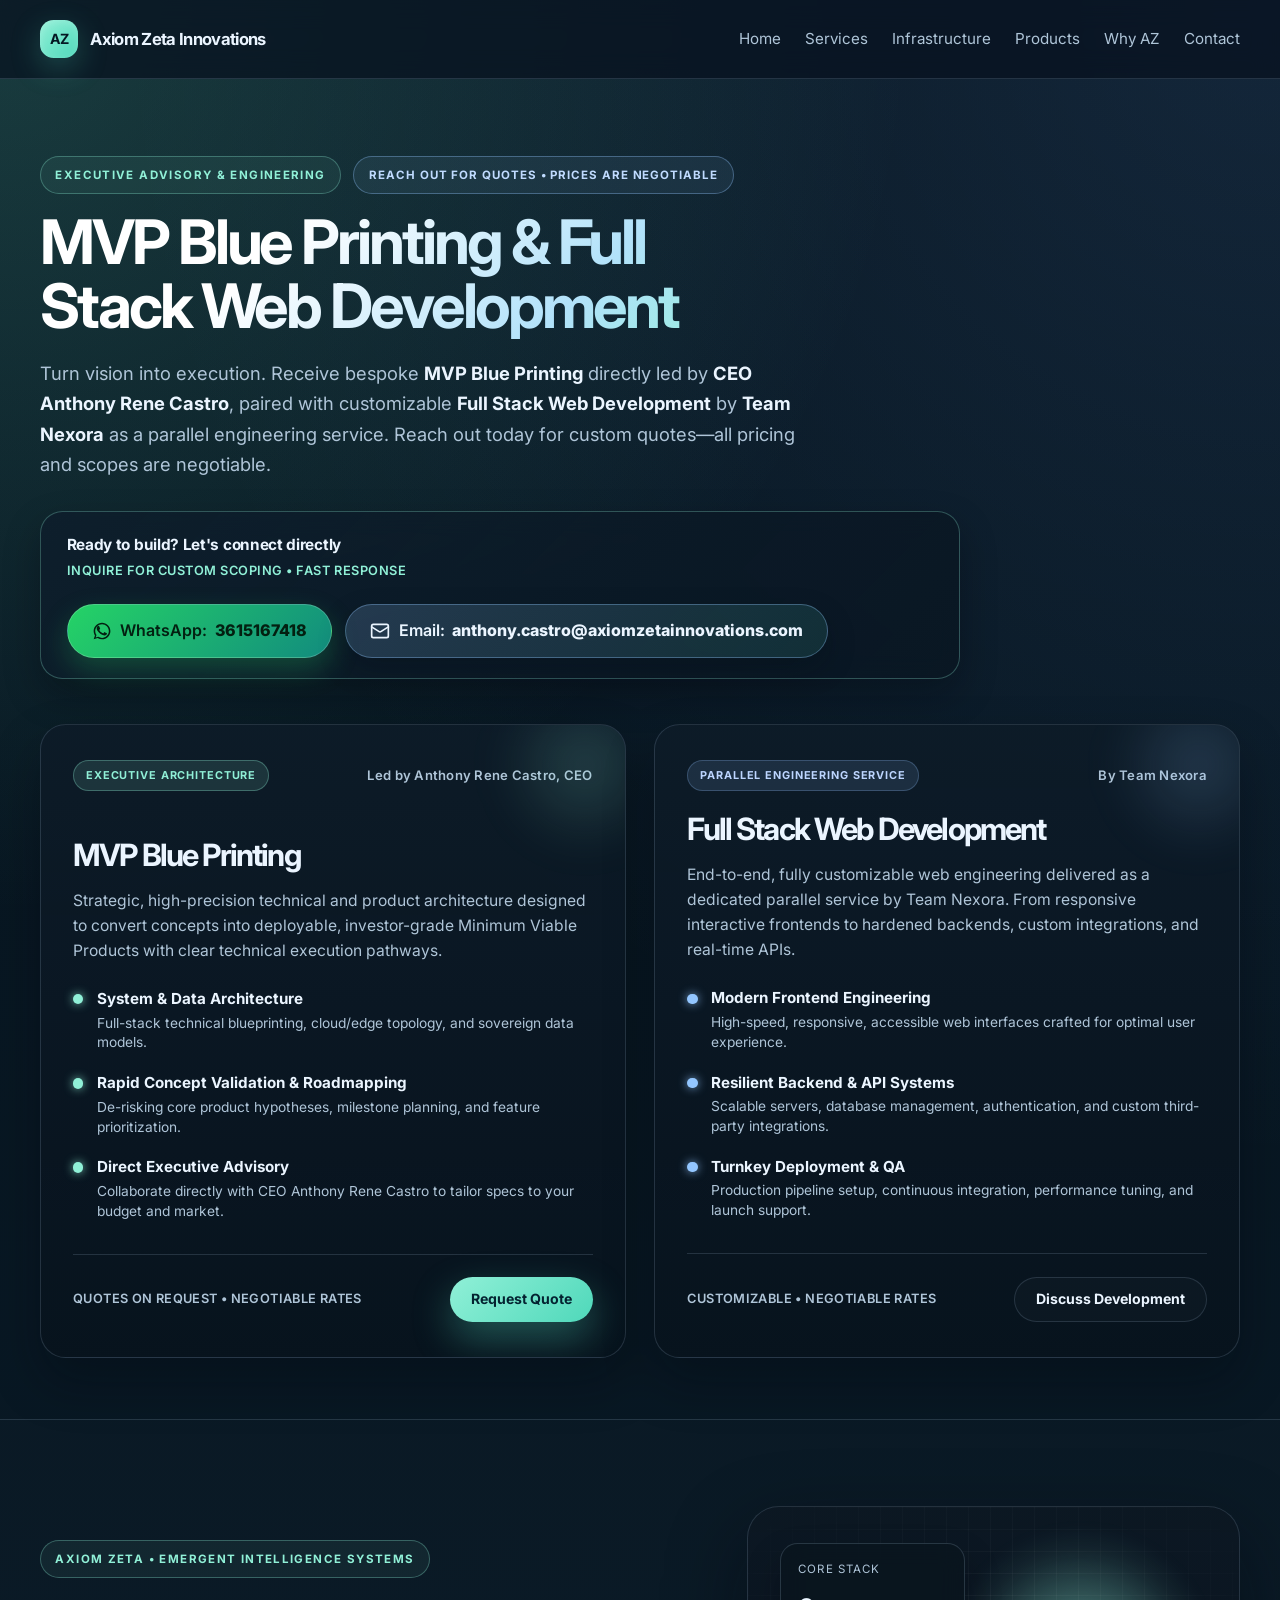
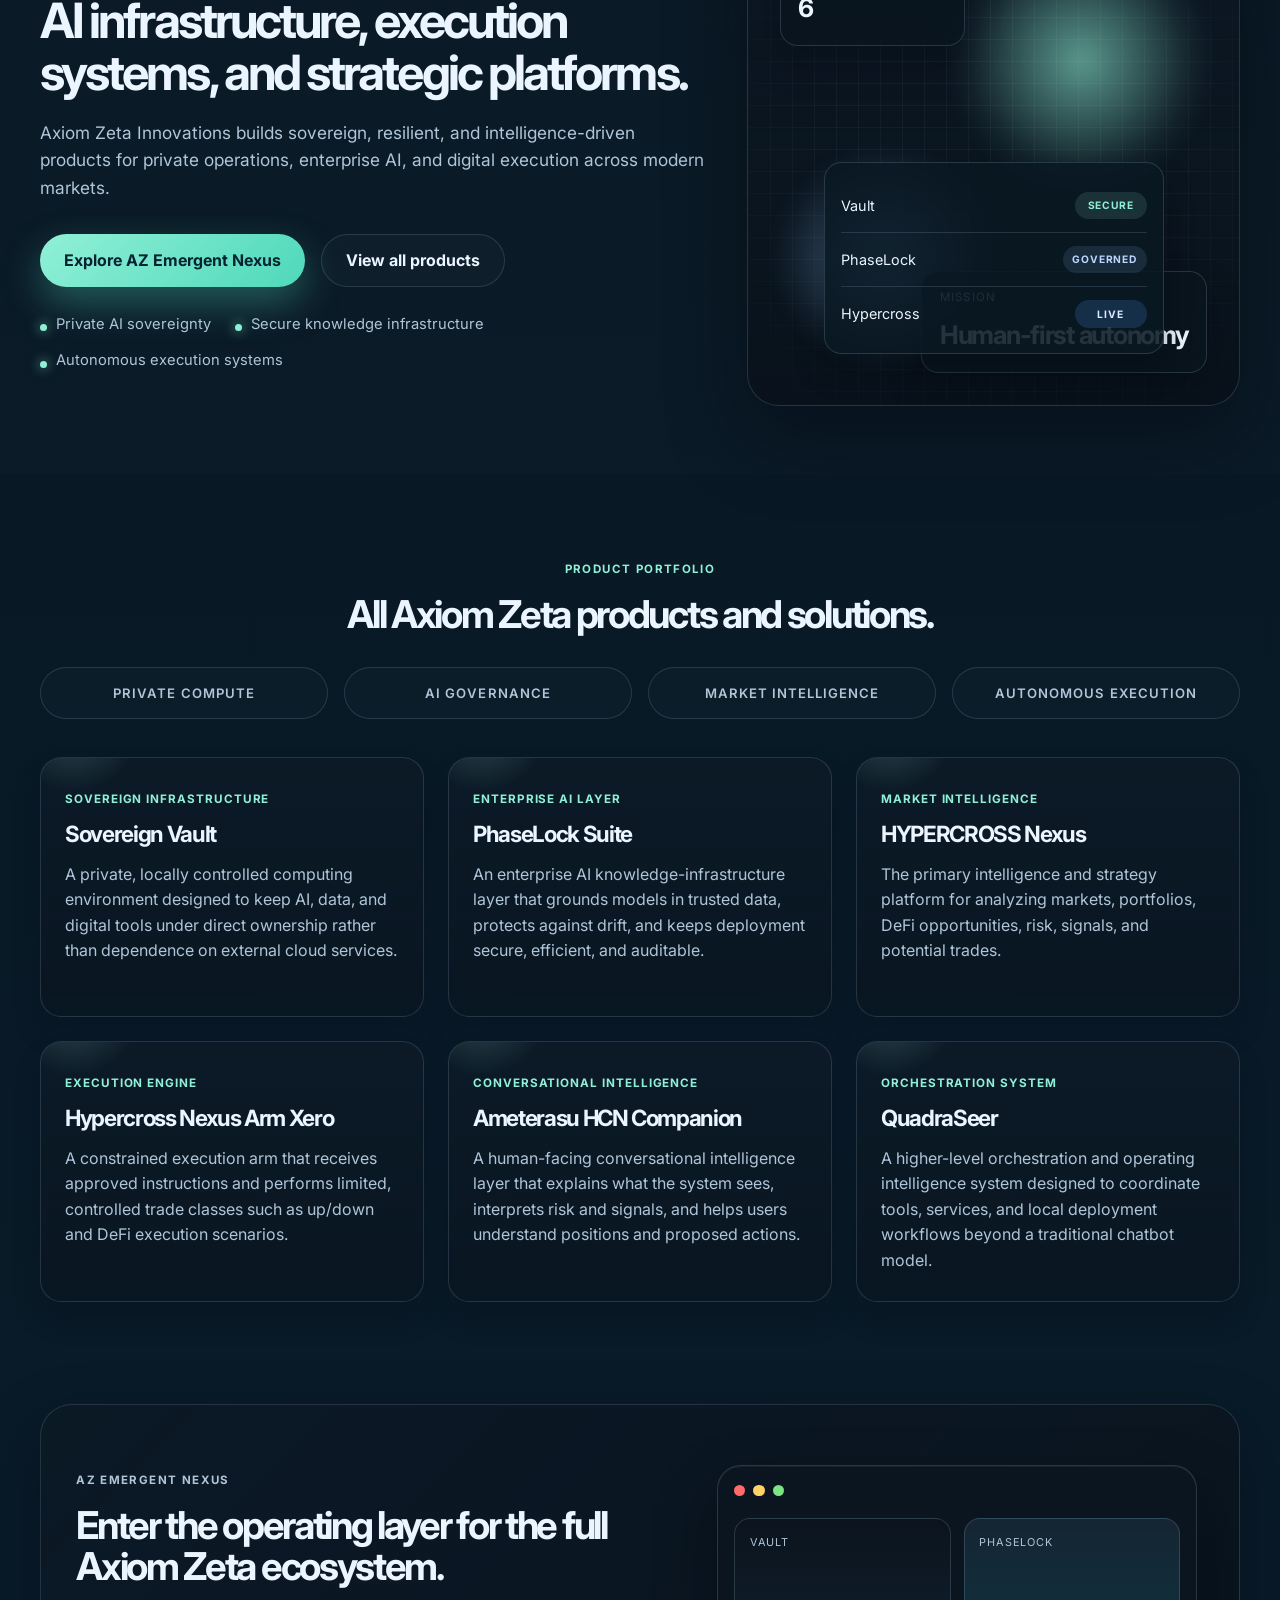
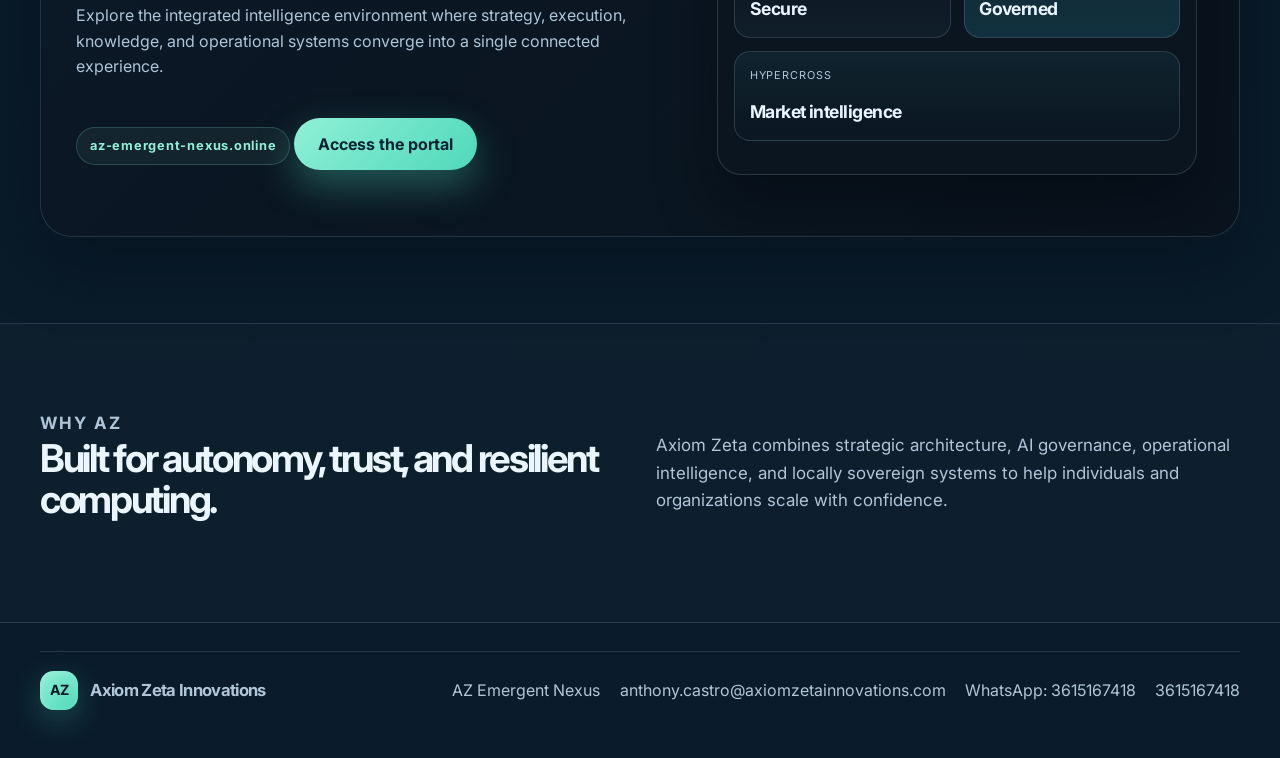
==== commit f8142285: "Update branding to Axiom Zeta Innovations and reframe Full Stack Web Dev as customizable parallel se" ====
--- a/index.html
+++ b/index.html
@@ -21,7 +21,7 @@
       <div class="container nav">
         <a class="brand" href="index.html" aria-label="Axiom Zeta Innovations home">
           <span class="brand-mark">AZ</span>
-          <span class="brand-text">Axiom Zeta</span>
+          <span class="brand-text">Axiom Zeta Innovations</span>
         </a>
         <nav class="main-nav" aria-label="Main navigation">
           <a href="index.html">Home</a>
@@ -48,8 +48,8 @@
             </h1>
             <p class="lead services-hero-lead">
               Turn vision into execution. Receive bespoke <strong>MVP Blue Printing</strong> directly led by
-              <strong>CEO Anthony Rene Castro</strong>, accompanied by full-cycle <strong>Full Stack Web Development</strong>
-              by <strong>Team Nexora</strong> as a complimentary service. Reach out today for custom quotes—all pricing and
+              <strong>CEO Anthony Rene Castro</strong>, paired with customizable <strong>Full Stack Web Development</strong>
+              by <strong>Team Nexora</strong> as a parallel engineering service. Reach out today for custom quotes—all pricing and
               scopes are negotiable.
             </p>
 
@@ -134,14 +134,14 @@
 
             <article class="service-spotlight-card secondary-spotlight">
               <div class="service-badge-row">
-                <span class="service-pill">Complimentary Service</span>
+                <span class="service-pill">Parallel Engineering Service</span>
                 <span class="service-author">By Team Nexora</span>
               </div>
               <div class="service-content">
                 <h2>Full Stack Web Development</h2>
                 <p class="service-desc">
-                  End-to-end web engineering delivered as a complimentary service by Team Nexora.
-                  From responsive interactive frontends to hardened backends and real-time APIs.
+                  End-to-end, fully customizable web engineering delivered as a dedicated parallel service by Team Nexora.
+                  From responsive interactive frontends to hardened backends, custom integrations, and real-time APIs.
                 </p>
                 <ul class="service-features">
                   <li>
@@ -167,7 +167,7 @@
                   </li>
                 </ul>
                 <div class="service-action-row">
-                  <span class="pricing-notice">Flexible scopes &bull; Bundled quote options</span>
+                  <span class="pricing-notice">Customizable &bull; Negotiable rates</span>
                   <a
                     class="button secondary sm"
                     href="https://wa.me/13615167418?text=Hello%20Anthony,%20I'd%20like%20to%20inquire%20about%20Full%20Stack%20Web%20Development%20by%20Team%20Nexora."
@@ -383,7 +383,7 @@
         <div>
           <a class="brand footer-brand" href="index.html">
             <span class="brand-mark">AZ</span>
-            <span class="brand-text">Axiom Zeta</span>
+            <span class="brand-text">Axiom Zeta Innovations</span>
           </a>
         </div>
         <div class="footer-links">
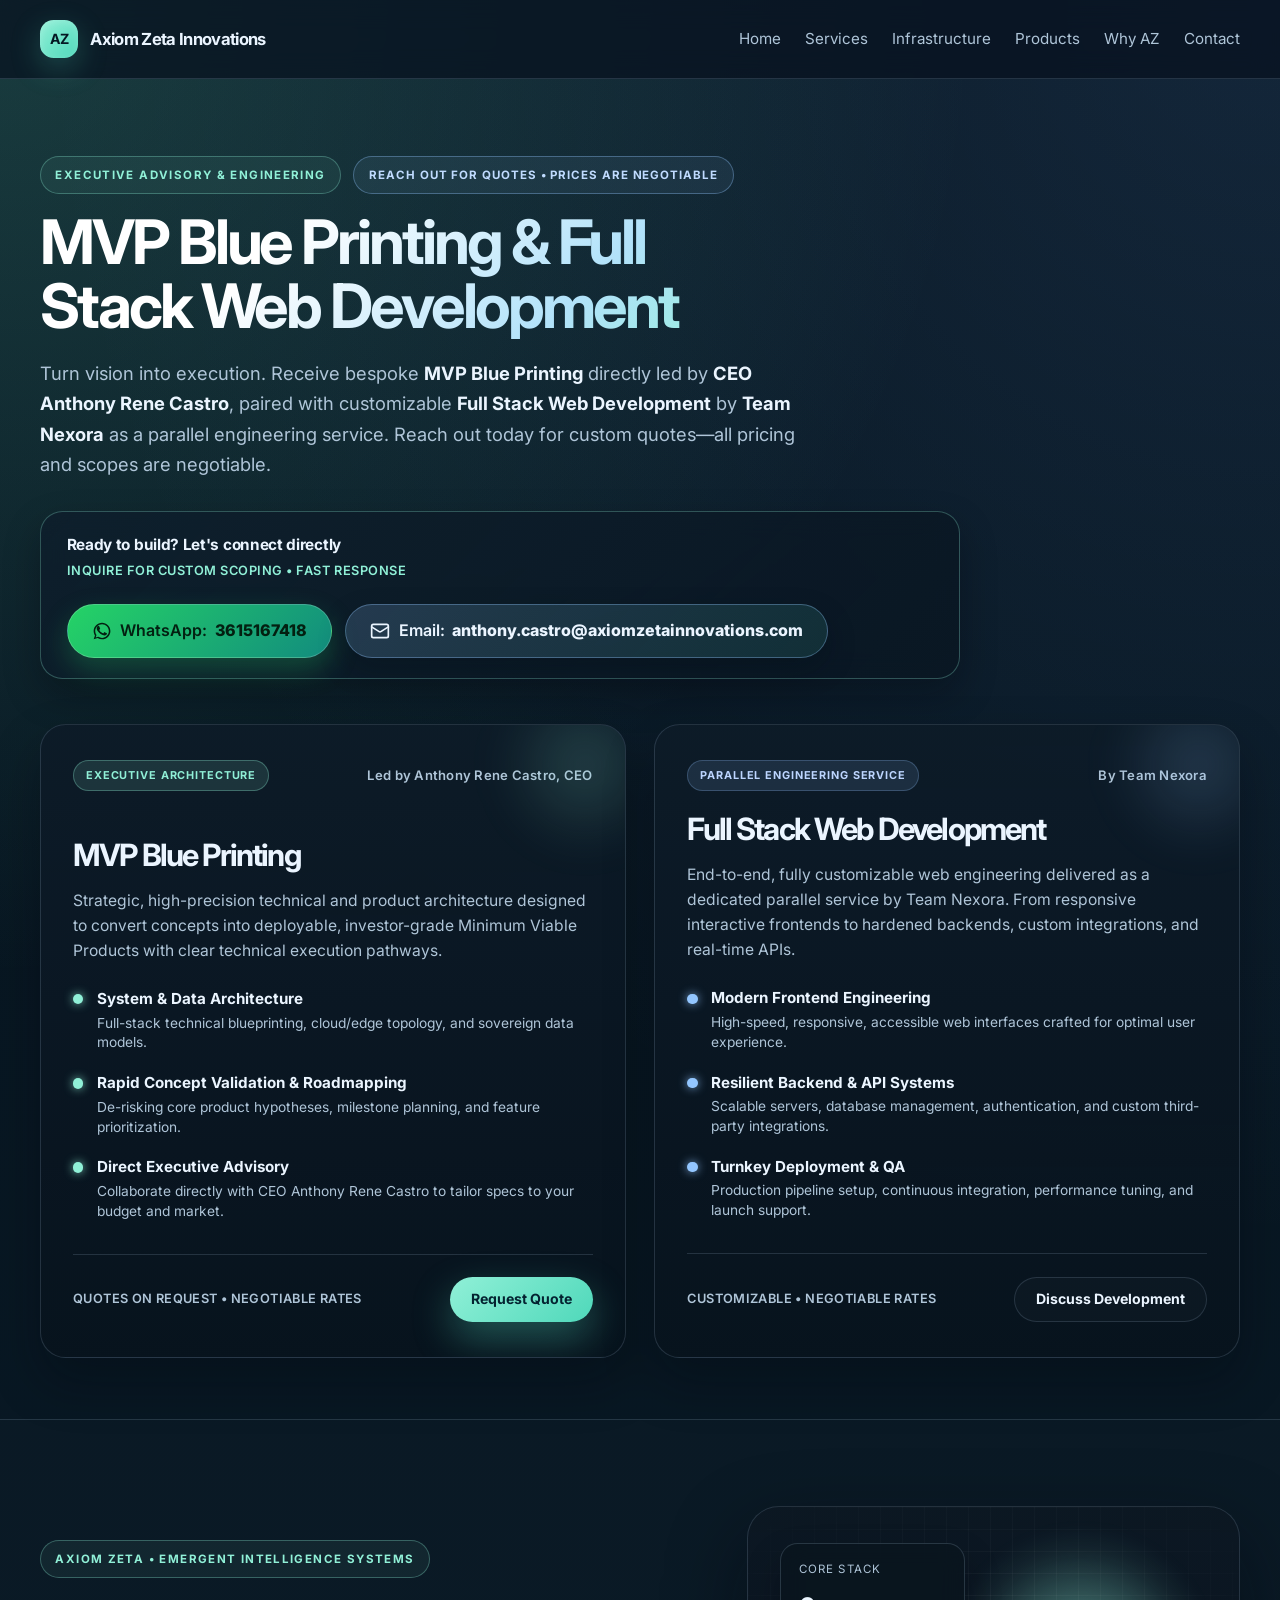
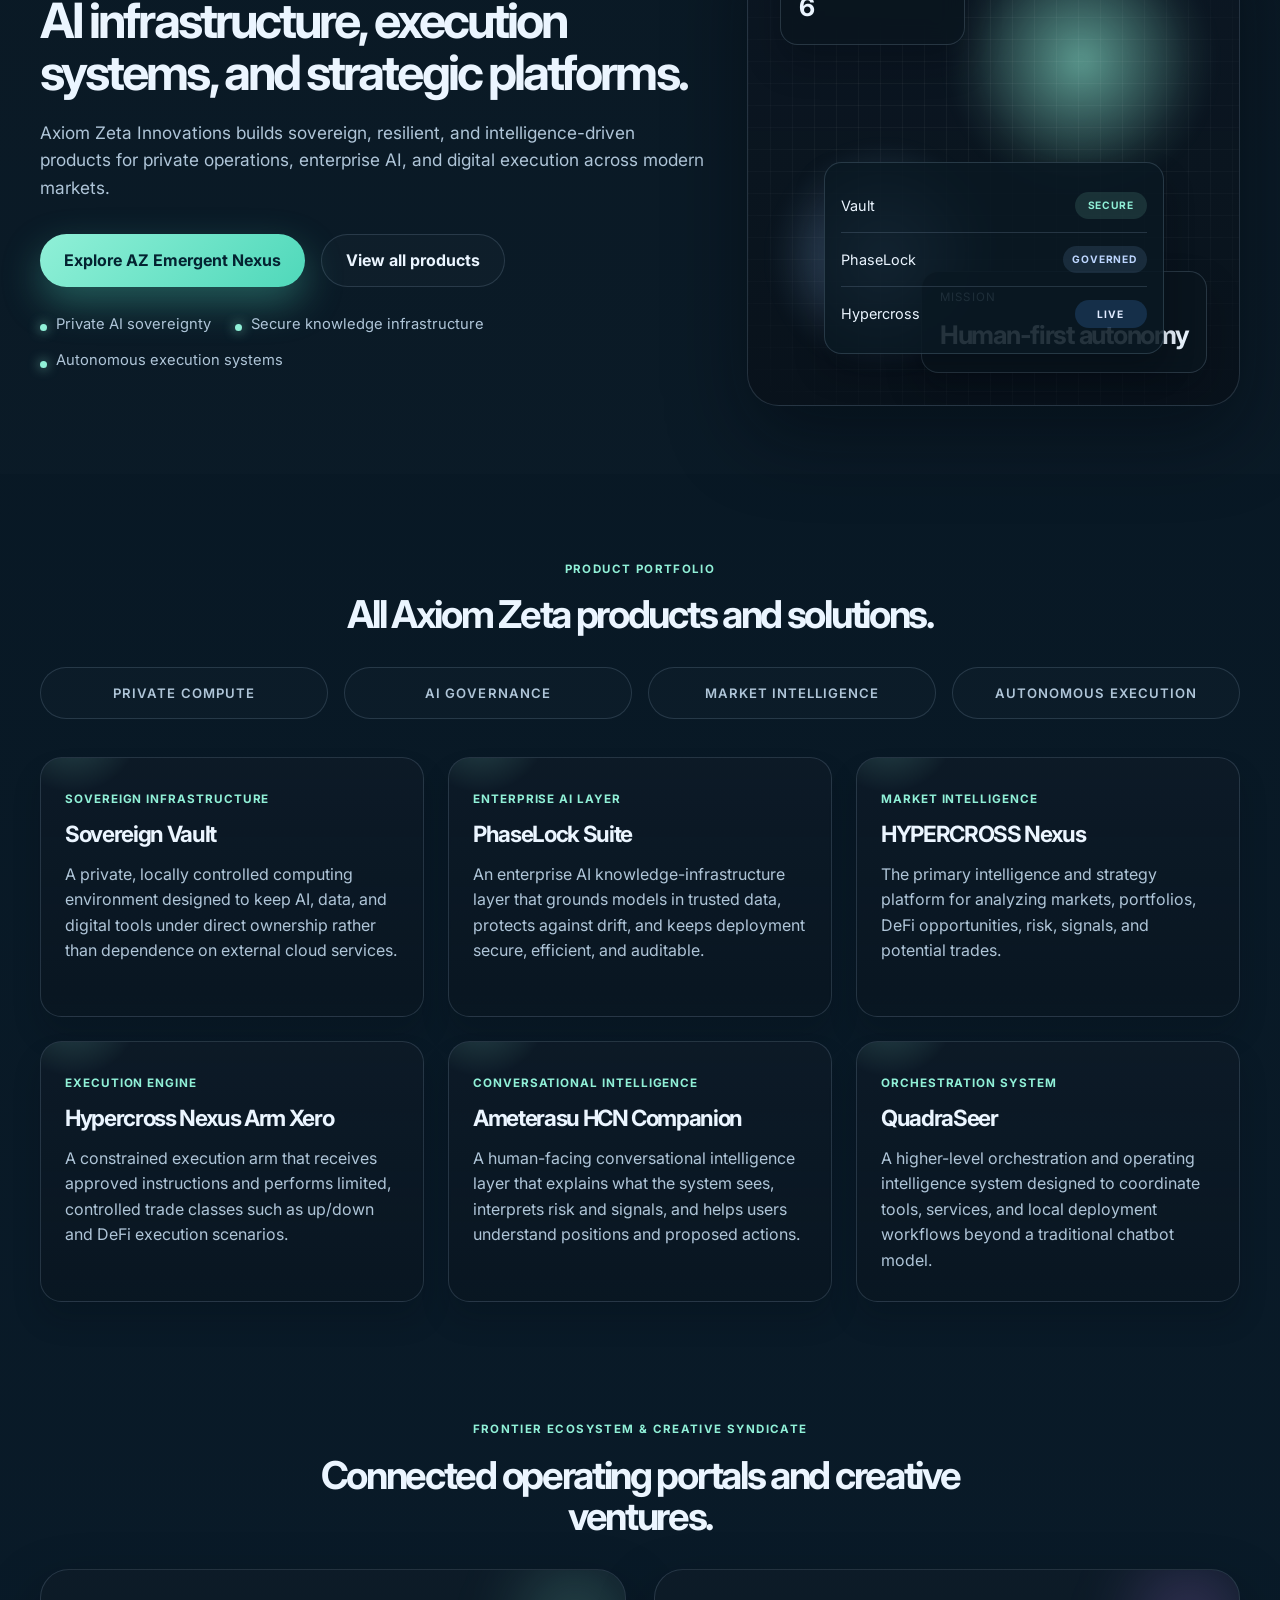
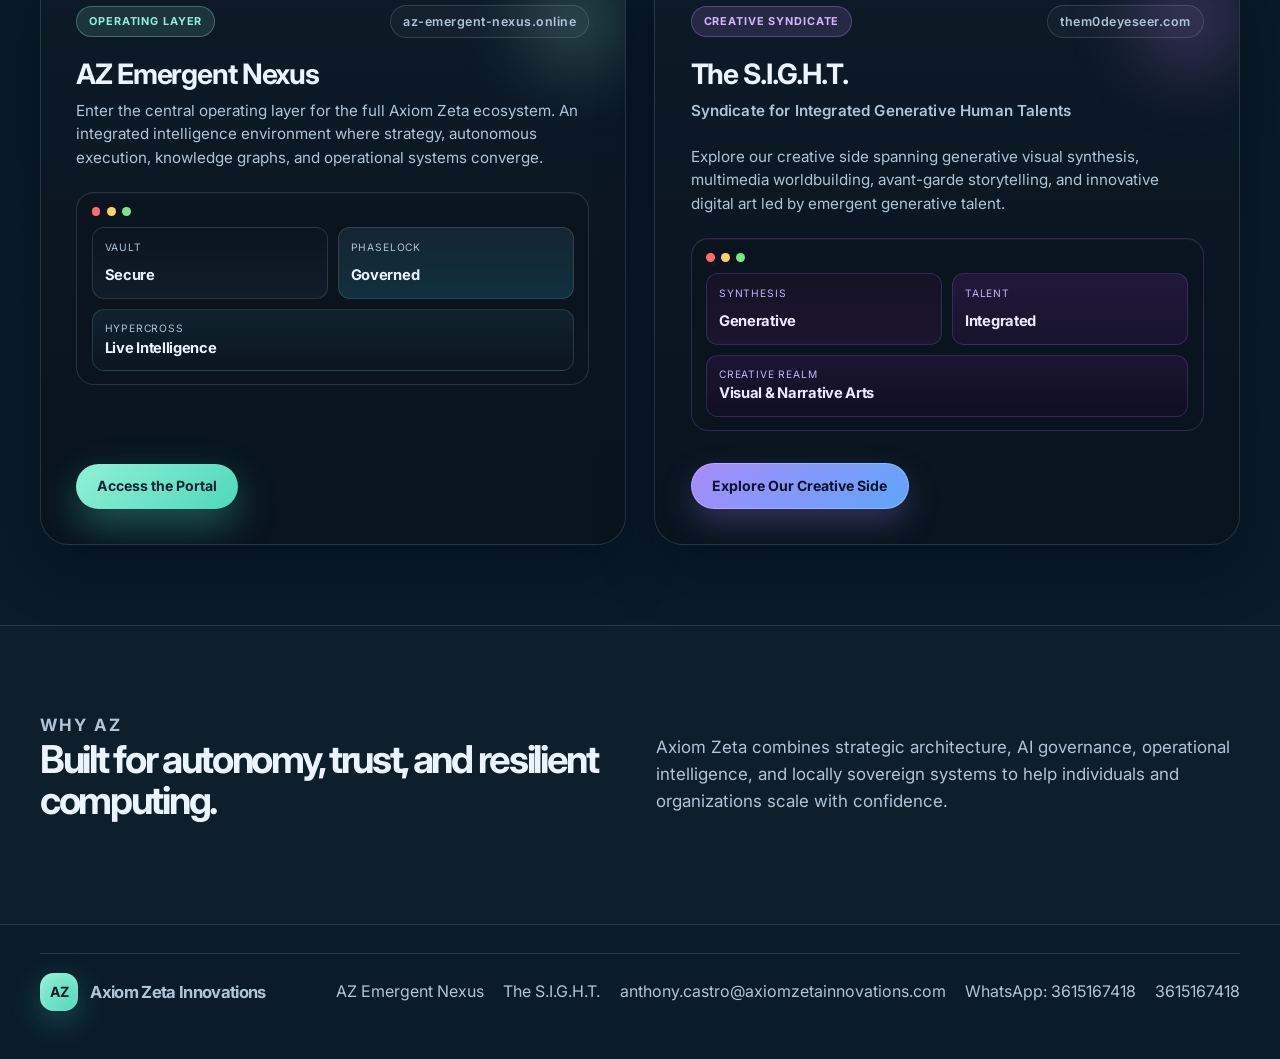
==== commit 783262bd: "Add dual portal panels for AZ Emergent Nexus and The S.I.G.H.T. (them0deyeseer.com)" ====
--- a/index.html
+++ b/index.html
@@ -315,51 +315,106 @@
         </div>
       </section>
 
-      <section class="section portal-section" aria-labelledby="portal-heading">
+      <section id="portals" class="section portal-section" aria-labelledby="portals-heading">
         <div class="container">
-          <div class="portal-shell">
-            <div class="portal-copy">
-              <p class="eyebrow">AZ Emergent Nexus</p>
-              <h2 id="portal-heading">Enter the operating layer for the full Axiom Zeta ecosystem.</h2>
-              <p>
-                Explore the integrated intelligence environment where strategy, execution, knowledge,
-                and operational systems converge into a single connected experience.
-              </p>
-              <div class="portal-url">az-emergent-nexus.online</div>
-              <a
-                class="button primary portal-button"
-                href="https://www.az-emergent-nexus.online"
-                target="_blank"
-                rel="noreferrer"
-              >
-                Access the portal
-              </a>
-            </div>
-
-            <div class="portal-visual" aria-hidden="true">
-              <div class="portal-window">
-                <div class="window-header">
-                  <span></span>
-                  <span></span>
-                  <span></span>
-                </div>
-
-                <div class="window-body">
-                  <div class="mini-panel">
-                    <small>Vault</small>
-                    <strong>Secure</strong>
+          <div class="section-heading center">
+            <p class="eyebrow">Frontier Ecosystem &amp; Creative Syndicate</p>
+            <h2 id="portals-heading">Connected operating portals and creative ventures.</h2>
+          </div>
+
+          <div class="portals-grid">
+            <!-- Left Panel: AZ Emergent Nexus -->
+            <article class="portal-card nexus-card">
+              <div class="portal-card-header">
+                <span class="portal-pill nexus-pill">Operating Layer</span>
+                <span class="portal-url">az-emergent-nexus.online</span>
+              </div>
+              <div class="portal-card-body">
+                <h3>AZ Emergent Nexus</h3>
+                <p>
+                  Enter the central operating layer for the full Axiom Zeta ecosystem. An integrated intelligence
+                  environment where strategy, autonomous execution, knowledge graphs, and operational systems converge.
+                </p>
+
+                <div class="portal-window-compact" aria-hidden="true">
+                  <div class="window-header">
+                    <span></span><span></span><span></span>
                   </div>
-                  <div class="mini-panel accent">
-                    <small>PhaseLock</small>
-                    <strong>Governed</strong>
+                  <div class="window-body-compact">
+                    <div class="mini-panel">
+                      <small>Vault</small>
+                      <strong>Secure</strong>
+                    </div>
+                    <div class="mini-panel accent">
+                      <small>PhaseLock</small>
+                      <strong>Governed</strong>
+                    </div>
+                    <div class="mini-panel wide">
+                      <small>HYPERCROSS</small>
+                      <strong>Live Intelligence</strong>
+                    </div>
                   </div>
-                  <div class="mini-panel wide">
-                    <small>HYPERCROSS</small>
-                    <strong>Market intelligence</strong>
+                </div>
+
+                <div class="portal-action">
+                  <a
+                    class="button primary portal-button sm"
+                    href="https://www.az-emergent-nexus.online"
+                    target="_blank"
+                    rel="noreferrer"
+                  >
+                    Access the Portal
+                  </a>
+                </div>
+              </div>
+            </article>
+
+            <!-- Right Panel: The S.I.G.H.T. -->
+            <article class="portal-card sight-card">
+              <div class="portal-card-header">
+                <span class="portal-pill sight-pill">Creative Syndicate</span>
+                <span class="portal-url">them0deyeseer.com</span>
+              </div>
+              <div class="portal-card-body">
+                <h3>The S.I.G.H.T.</h3>
+                <p class="sight-tagline">Syndicate for Integrated Generative Human Talents</p>
+                <p>
+                  Explore our creative side spanning generative visual synthesis, multimedia worldbuilding,
+                  avant-garde storytelling, and innovative digital art led by emergent generative talent.
+                </p>
+
+                <div class="portal-window-compact sight-window" aria-hidden="true">
+                  <div class="window-header">
+                    <span></span><span></span><span></span>
                   </div>
-                </div>
-              </div>
-            </div>
+                  <div class="window-body-compact">
+                    <div class="mini-panel sight-mini">
+                      <small>Synthesis</small>
+                      <strong>Generative</strong>
+                    </div>
+                    <div class="mini-panel sight-mini accent">
+                      <small>Talent</small>
+                      <strong>Integrated</strong>
+                    </div>
+                    <div class="mini-panel sight-mini wide">
+                      <small>Creative Realm</small>
+                      <strong>Visual &amp; Narrative Arts</strong>
+                    </div>
+                  </div>
+                </div>
+
+                <div class="portal-action">
+                  <a
+                    class="button sight-btn portal-button sm"
+                    href="https://them0deyeseer.com"
+                    target="_blank"
+                    rel="noreferrer"
+                  >
+                    Explore Our Creative Side
+                  </a>
+                </div>
+              </div>
+            </article>
           </div>
         </div>
       </section>
@@ -390,6 +445,9 @@
           <a href="https://www.az-emergent-nexus.online" target="_blank" rel="noreferrer"
             >AZ Emergent Nexus</a
           >
+          <a href="https://them0deyeseer.com" target="_blank" rel="noreferrer"
+            >The S.I.G.H.T.</a
+          >
           <a href="mailto:anthony.castro@axiomzetainnovations.com">anthony.castro@axiomzetainnovations.com</a>
           <a href="https://wa.me/13615167418" target="_blank" rel="noreferrer">WhatsApp: 3615167418</a>
           <a href="tel:+13615167418">3615167418</a>
--- a/styles.css
+++ b/styles.css
@@ -839,77 +839,162 @@
   margin: 0;
 }
 
-.portal-shell {
+.portal-section {
+  padding-top: 2rem;
+  padding-bottom: 5rem;
+}
+
+.portals-grid {
   display: grid;
-  grid-template-columns: 1.1fr 0.9fr;
-  gap: 2rem;
-  align-items: center;
-  padding: clamp(1.4rem, 3vw, 2.2rem);
+  grid-template-columns: repeat(2, minmax(0, 1fr));
+  gap: 1.8rem;
+  margin-top: 1.5rem;
+}
+
+.portal-card {
+  position: relative;
+  display: flex;
+  flex-direction: column;
+  justify-content: space-between;
+  padding: clamp(1.6rem, 3vw, 2.2rem);
   border: 1px solid var(--line);
-  border-radius: 2rem;
-  background: linear-gradient(135deg, rgba(12, 25, 38, 0.96), rgba(10, 19, 29, 0.9));
-  box-shadow: 0 30px 70px rgba(2, 8, 14, 0.28);
+  border-radius: 1.8rem;
+  background: linear-gradient(180deg, rgba(13, 27, 40, 0.96), rgba(8, 19, 29, 0.92));
+  box-shadow: 0 24px 55px rgba(2, 7, 14, 0.35);
   overflow: hidden;
-}
-
-.portal-copy {
+  transition: transform 0.25s ease, border-color 0.25s ease, box-shadow 0.25s ease;
+}
+
+.portal-card::before {
+  content: "";
+  position: absolute;
+  top: -40px;
+  right: -40px;
+  width: 180px;
+  height: 180px;
+  border-radius: 50%;
+  pointer-events: none;
+  filter: blur(24px);
+}
+
+.nexus-card::before {
+  background: radial-gradient(circle, rgba(144, 240, 215, 0.22), transparent 70%);
+}
+
+.sight-card::before {
+  background: radial-gradient(circle, rgba(192, 132, 252, 0.24), transparent 70%);
+}
+
+.portal-card:hover {
+  transform: translateY(-4px);
+}
+
+.nexus-card:hover {
+  border-color: rgba(144, 240, 215, 0.45);
+  box-shadow: 0 28px 60px rgba(79, 216, 186, 0.18);
+}
+
+.sight-card:hover {
+  border-color: rgba(192, 132, 252, 0.45);
+  box-shadow: 0 28px 60px rgba(192, 132, 252, 0.18);
+}
+
+.portal-card-header {
+  display: flex;
+  align-items: center;
+  justify-content: space-between;
+  flex-wrap: wrap;
+  gap: 0.6rem;
+  margin-bottom: 1.3rem;
   position: relative;
   z-index: 1;
 }
 
-.portal-copy p {
-  color: var(--muted);
-  max-width: 36rem;
+.portal-pill {
+  display: inline-flex;
+  align-items: center;
+  padding: 0.35rem 0.75rem;
+  border-radius: 999px;
+  font-size: 0.68rem;
+  font-weight: 700;
+  letter-spacing: 0.08em;
+  text-transform: uppercase;
+}
+
+.nexus-pill {
+  background: rgba(144, 240, 215, 0.12);
+  color: var(--primary);
+  border: 1px solid rgba(144, 240, 215, 0.3);
+}
+
+.sight-pill {
+  background: rgba(192, 132, 252, 0.14);
+  color: #d8b4fe;
+  border: 1px solid rgba(192, 132, 252, 0.32);
 }
 
 .portal-url {
   display: inline-flex;
   align-items: center;
-  margin-top: 0.85rem;
-  padding: 0.5rem 0.8rem;
-  border: 1px solid rgba(144, 240, 215, 0.2);
+  padding: 0.35rem 0.75rem;
+  border: 1px solid rgba(160, 188, 214, 0.2);
   border-radius: 999px;
-  background: rgba(144, 240, 215, 0.06);
-  color: var(--primary);
-  font-weight: 700;
-  font-size: 0.8rem;
-  letter-spacing: 0.06em;
+  background: rgba(255, 255, 255, 0.03);
+  color: var(--muted);
+  font-weight: 600;
+  font-size: 0.78rem;
+  letter-spacing: 0.04em;
   text-transform: lowercase;
 }
 
-.portal-button {
-  margin-top: 1.4rem;
-}
-
-.portal-visual {
+.portal-card-body {
   position: relative;
-  display: flex;
-  justify-content: center;
-  align-items: center;
-  min-height: 360px;
-}
-
-.portal-window {
-  position: relative;
-  width: min(100%, 480px);
-  min-height: 310px;
-  padding: 1rem;
-  border: 1px solid rgba(160, 188, 214, 0.2);
-  border-radius: 1.5rem;
-  background: rgba(13, 22, 32, 0.92);
-  box-shadow: inset 0 1px 0 rgba(255,255,255,0.05), 0 28px 60px rgba(2, 7, 14, 0.45);
+  z-index: 1;
+  display: flex;
+  flex-direction: column;
+  flex-grow: 1;
+}
+
+.portal-card-body h3 {
+  font-size: clamp(1.5rem, 2.2vw, 1.95rem);
+  margin-bottom: 0.6rem;
+  letter-spacing: -0.04em;
+}
+
+.sight-tagline {
+  font-size: 0.88rem;
+  color: #d8b4fe;
+  font-weight: 600;
+  margin: -0.2rem 0 0.9rem;
+  letter-spacing: 0.01em;
+}
+
+.portal-card-body p {
+  color: var(--muted);
+  font-size: 0.95rem;
+  line-height: 1.55;
+  margin: 0 0 1.4rem;
+}
+
+.portal-window-compact {
+  border: 1px solid rgba(160, 188, 214, 0.18);
+  border-radius: 1.1rem;
+  background: rgba(11, 21, 31, 0.88);
+  padding: 0.8rem 0.9rem;
+  margin-bottom: 1.6rem;
+  box-shadow: inset 0 1px 0 rgba(255, 255, 255, 0.04);
 }
 
 .window-header {
   display: flex;
-  gap: 0.5rem;
-  padding: 0.15rem 0 0.9rem;
+  gap: 0.4rem;
+  padding: 0.1rem 0 0.7rem;
 }
 
 .window-header span {
   display: block;
-  width: 0.7rem;
-  height: 0.7rem;
+  width: 0.55rem;
+  height: 0.55rem;
   border-radius: 50%;
   background: rgba(255, 255, 255, 0.3);
 }
@@ -926,21 +1011,20 @@
   background: #7ae582;
 }
 
-.window-body {
+.window-body-compact {
   display: grid;
   grid-template-columns: repeat(2, minmax(0, 1fr));
-  gap: 0.8rem;
-  padding-top: 0.5rem;
+  gap: 0.6rem;
 }
 
 .mini-panel {
   display: flex;
   flex-direction: column;
   justify-content: space-between;
-  min-height: 120px;
-  padding: 0.9rem;
-  border: 1px solid rgba(160, 188, 214, 0.2);
-  border-radius: 1rem;
+  min-height: 72px;
+  padding: 0.65rem 0.75rem;
+  border: 1px solid rgba(160, 188, 214, 0.18);
+  border-radius: 0.75rem;
   background: linear-gradient(180deg, rgba(11, 20, 30, 0.96), rgba(17, 31, 43, 0.9));
 }
 
@@ -948,12 +1032,12 @@
   color: var(--muted);
   text-transform: uppercase;
   letter-spacing: 0.08em;
-  font-size: 0.68rem;
+  font-size: 0.64rem;
 }
 
 .mini-panel strong {
-  font-size: 1.1rem;
-  letter-spacing: -0.03em;
+  font-size: 0.92rem;
+  letter-spacing: -0.02em;
 }
 
 .mini-panel.accent {
@@ -962,8 +1046,51 @@
 
 .mini-panel.wide {
   grid-column: 1 / -1;
-  min-height: 90px;
+  min-height: 58px;
   background: linear-gradient(180deg, rgba(17, 36, 47, 0.94), rgba(11, 23, 34, 0.9));
+}
+
+.sight-window {
+  border-color: rgba(192, 132, 252, 0.2);
+}
+
+.sight-mini {
+  border-color: rgba(192, 132, 252, 0.18);
+  background: linear-gradient(180deg, rgba(22, 18, 38, 0.96), rgba(30, 22, 50, 0.9));
+}
+
+.sight-mini small {
+  color: #c4b5fd;
+}
+
+.sight-mini strong {
+  color: #ede9fe;
+}
+
+.sight-mini.accent {
+  background: linear-gradient(180deg, rgba(34, 25, 58, 0.96), rgba(26, 20, 48, 0.9));
+}
+
+.sight-mini.wide {
+  background: linear-gradient(180deg, rgba(28, 22, 52, 0.96), rgba(18, 15, 34, 0.9));
+}
+
+.portal-action {
+  margin-top: auto;
+  padding-top: 0.4rem;
+}
+
+.button.sight-btn {
+  background: linear-gradient(135deg, #a78bfa, #60a5fa);
+  color: #0b1329;
+  font-weight: 700;
+  border: 1px solid rgba(255, 255, 255, 0.25);
+  box-shadow: 0 14px 32px rgba(167, 139, 250, 0.25);
+}
+
+.button.sight-btn:hover {
+  background: linear-gradient(135deg, #c084fc, #93c5fd);
+  box-shadow: 0 18px 38px rgba(167, 139, 250, 0.38);
 }
 
 .split {
@@ -1033,7 +1160,8 @@
 }
 
 @media (max-width: 900px) {
-  .services-grid {
+  .services-grid,
+  .portals-grid {
     grid-template-columns: 1fr;
   }
 
@@ -1048,10 +1176,6 @@
 
   .feature-strip {
     grid-template-columns: repeat(2, minmax(0, 1fr));
-  }
-
-  .portal-shell {
-    grid-template-columns: 1fr;
   }
 }
 
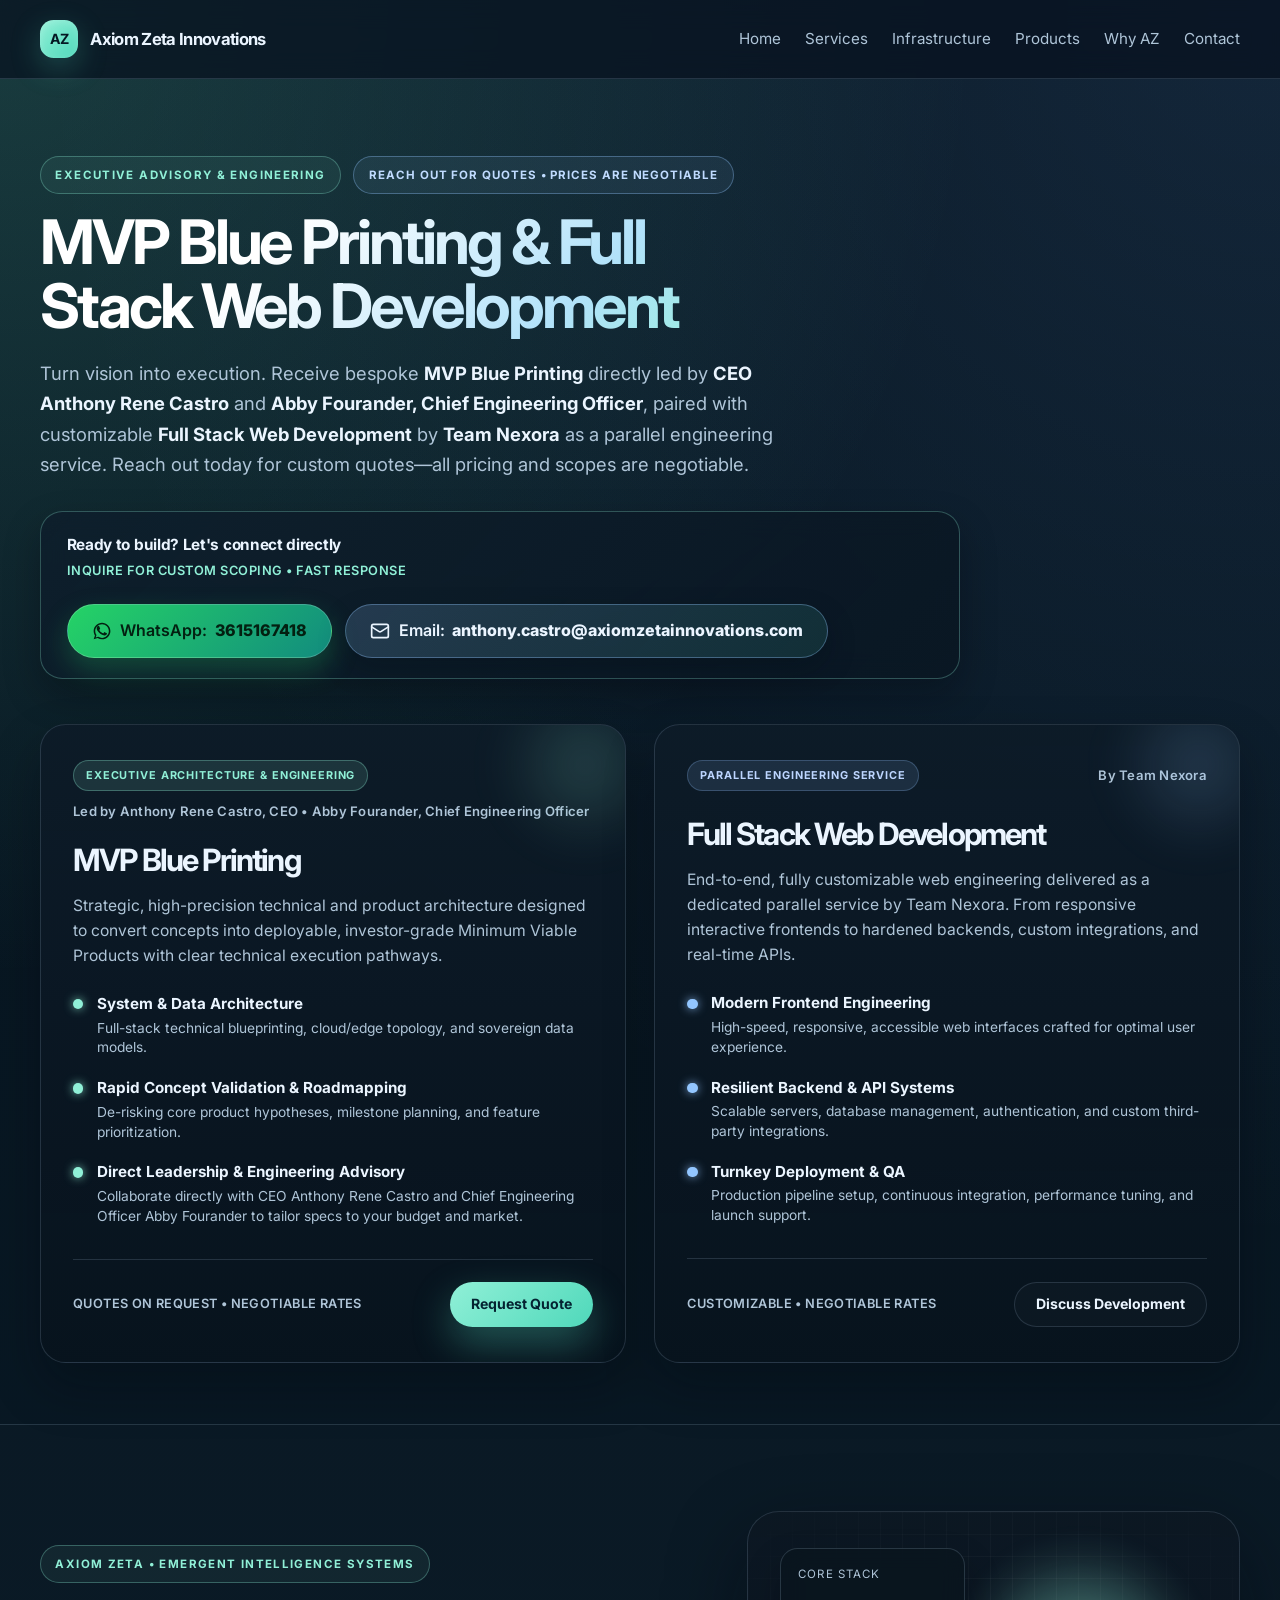
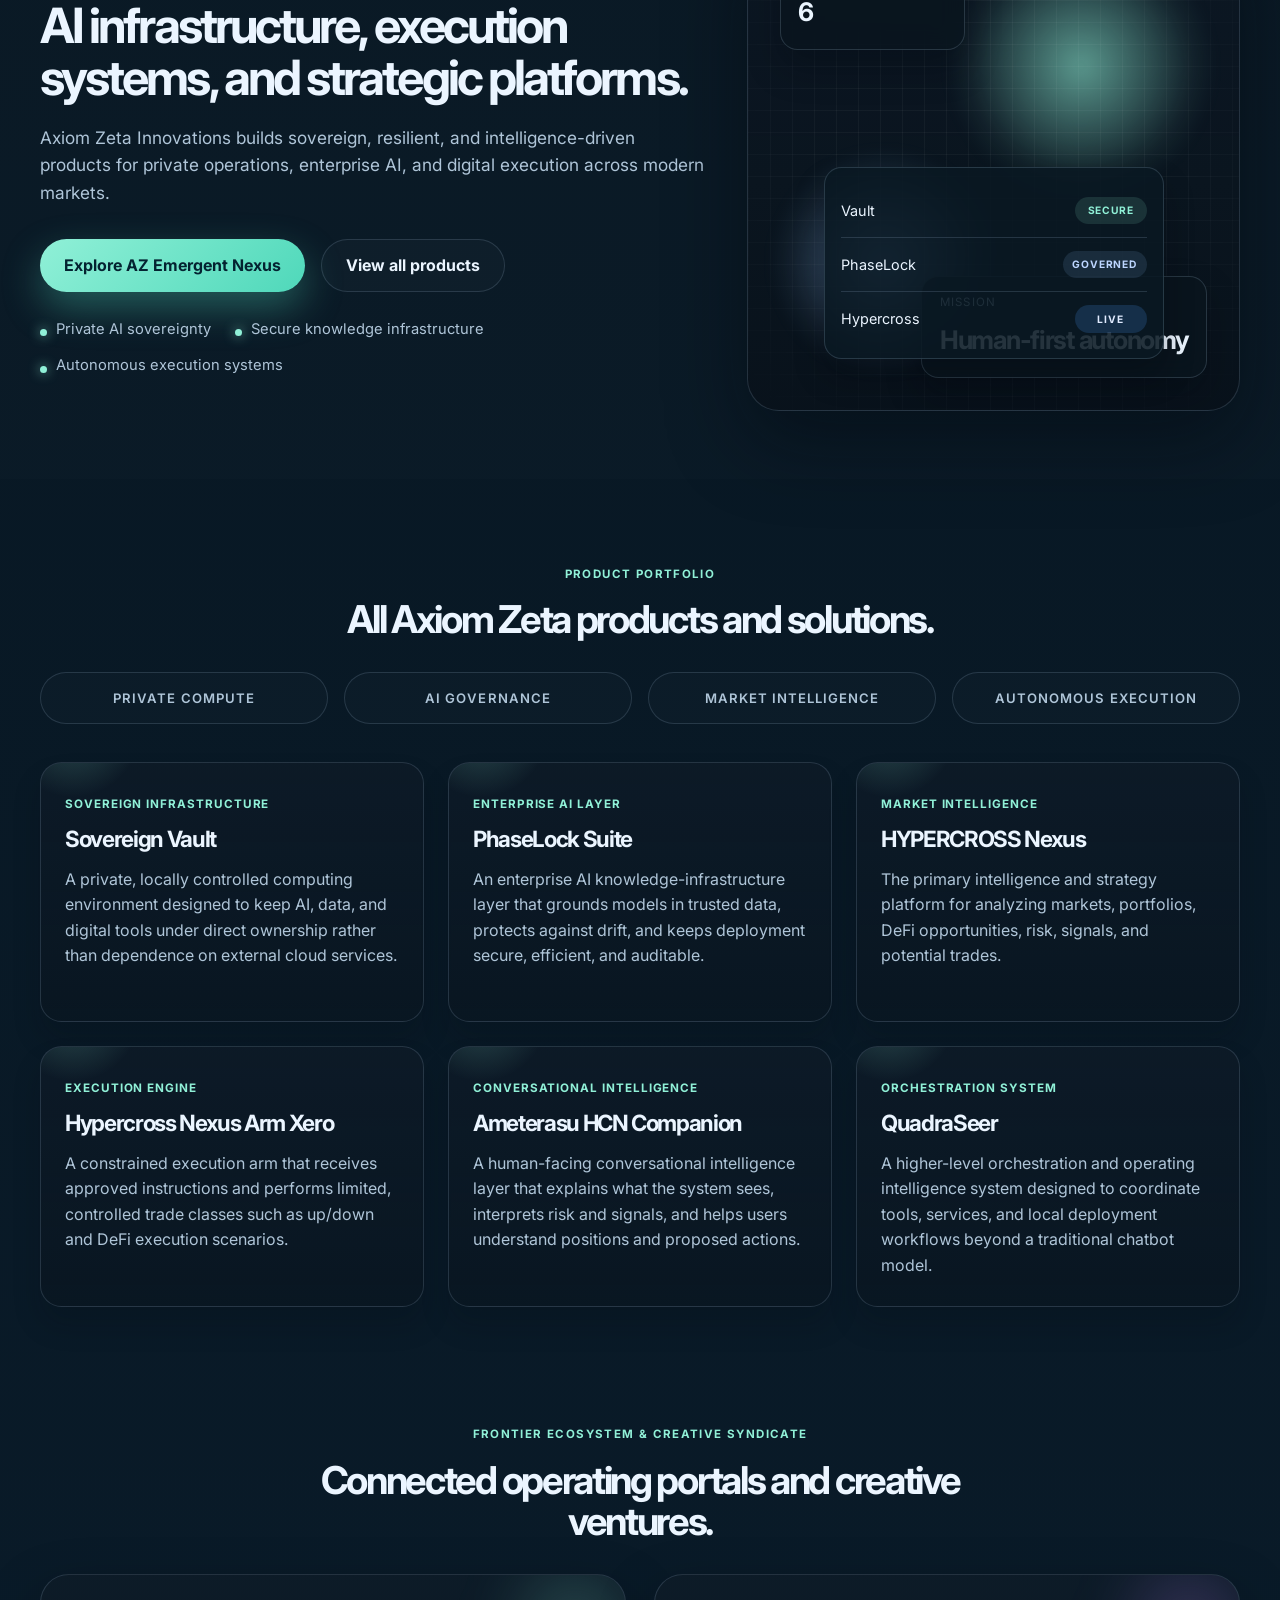
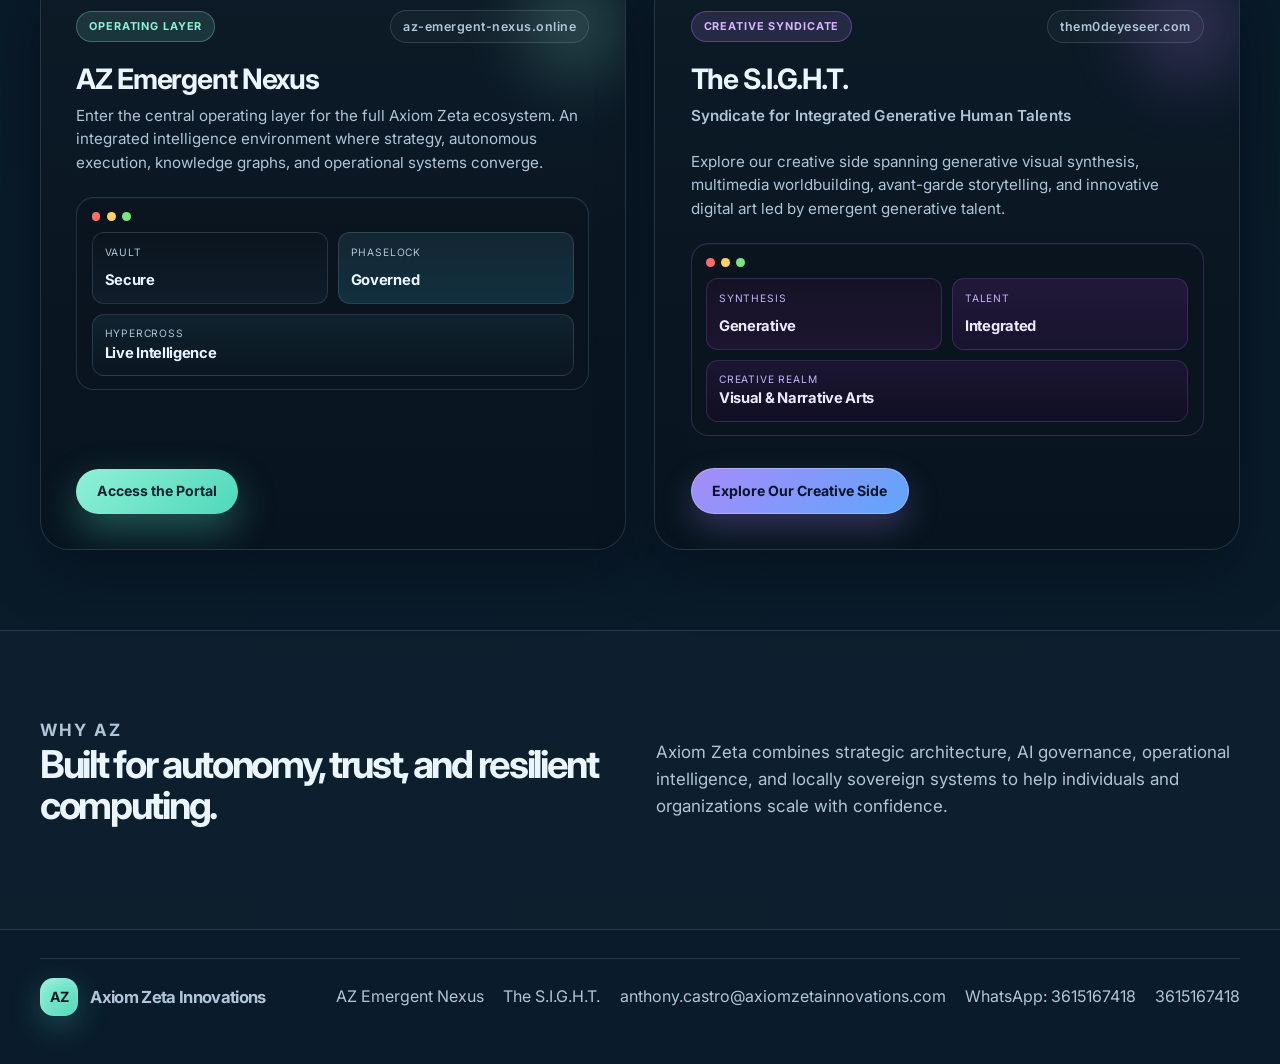
==== commit c785e9f0: "Add Abby Fourander, Chief Engineering Officer to MVP Blueprinting section" ====
--- a/index.html
+++ b/index.html
@@ -48,9 +48,9 @@
             </h1>
             <p class="lead services-hero-lead">
               Turn vision into execution. Receive bespoke <strong>MVP Blue Printing</strong> directly led by
-              <strong>CEO Anthony Rene Castro</strong>, paired with customizable <strong>Full Stack Web Development</strong>
-              by <strong>Team Nexora</strong> as a parallel engineering service. Reach out today for custom quotes—all pricing and
-              scopes are negotiable.
+              <strong>CEO Anthony Rene Castro</strong> and <strong>Abby Fourander, Chief Engineering Officer</strong>,
+              paired with customizable <strong>Full Stack Web Development</strong> by <strong>Team Nexora</strong> as
+              a parallel engineering service. Reach out today for custom quotes—all pricing and scopes are negotiable.
             </p>
 
             <div class="outreach-banner">
@@ -89,8 +89,8 @@
           <div class="services-grid">
             <article class="service-spotlight-card primary-spotlight">
               <div class="service-badge-row">
-                <span class="service-pill accent-pill">Executive Architecture</span>
-                <span class="service-author">Led by Anthony Rene Castro, CEO</span>
+                <span class="service-pill accent-pill">Executive Architecture &amp; Engineering</span>
+                <span class="service-author">Led by Anthony Rene Castro, CEO &bull; Abby Fourander, Chief Engineering Officer</span>
               </div>
               <div class="service-content">
                 <h2>MVP Blue Printing</h2>
@@ -116,8 +116,8 @@
                   <li>
                     <span class="check-dot"></span>
                     <div>
-                      <strong>Direct Executive Advisory</strong>
-                      <p>Collaborate directly with CEO Anthony Rene Castro to tailor specs to your budget and market.</p>
+                      <strong>Direct Leadership &amp; Engineering Advisory</strong>
+                      <p>Collaborate directly with CEO Anthony Rene Castro and Chief Engineering Officer Abby Fourander to tailor specs to your budget and market.</p>
                     </div>
                   </li>
                 </ul>
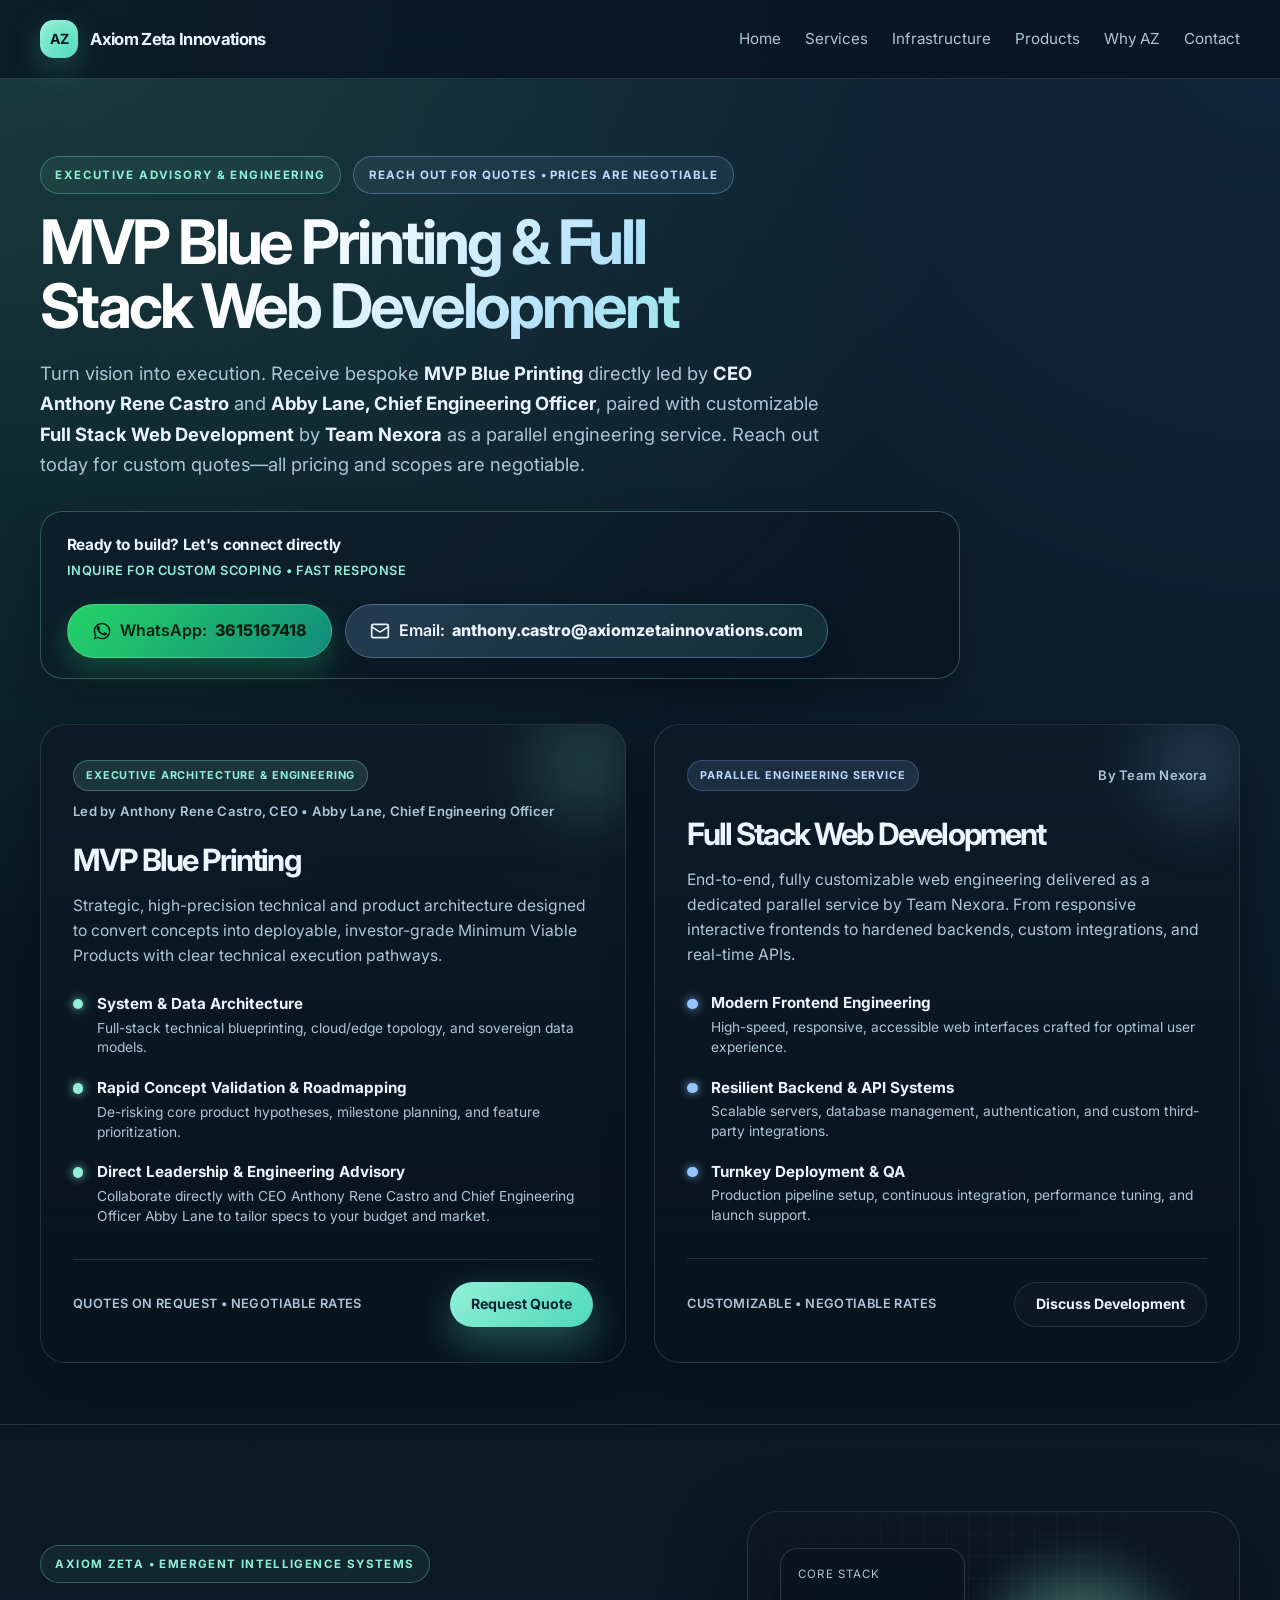
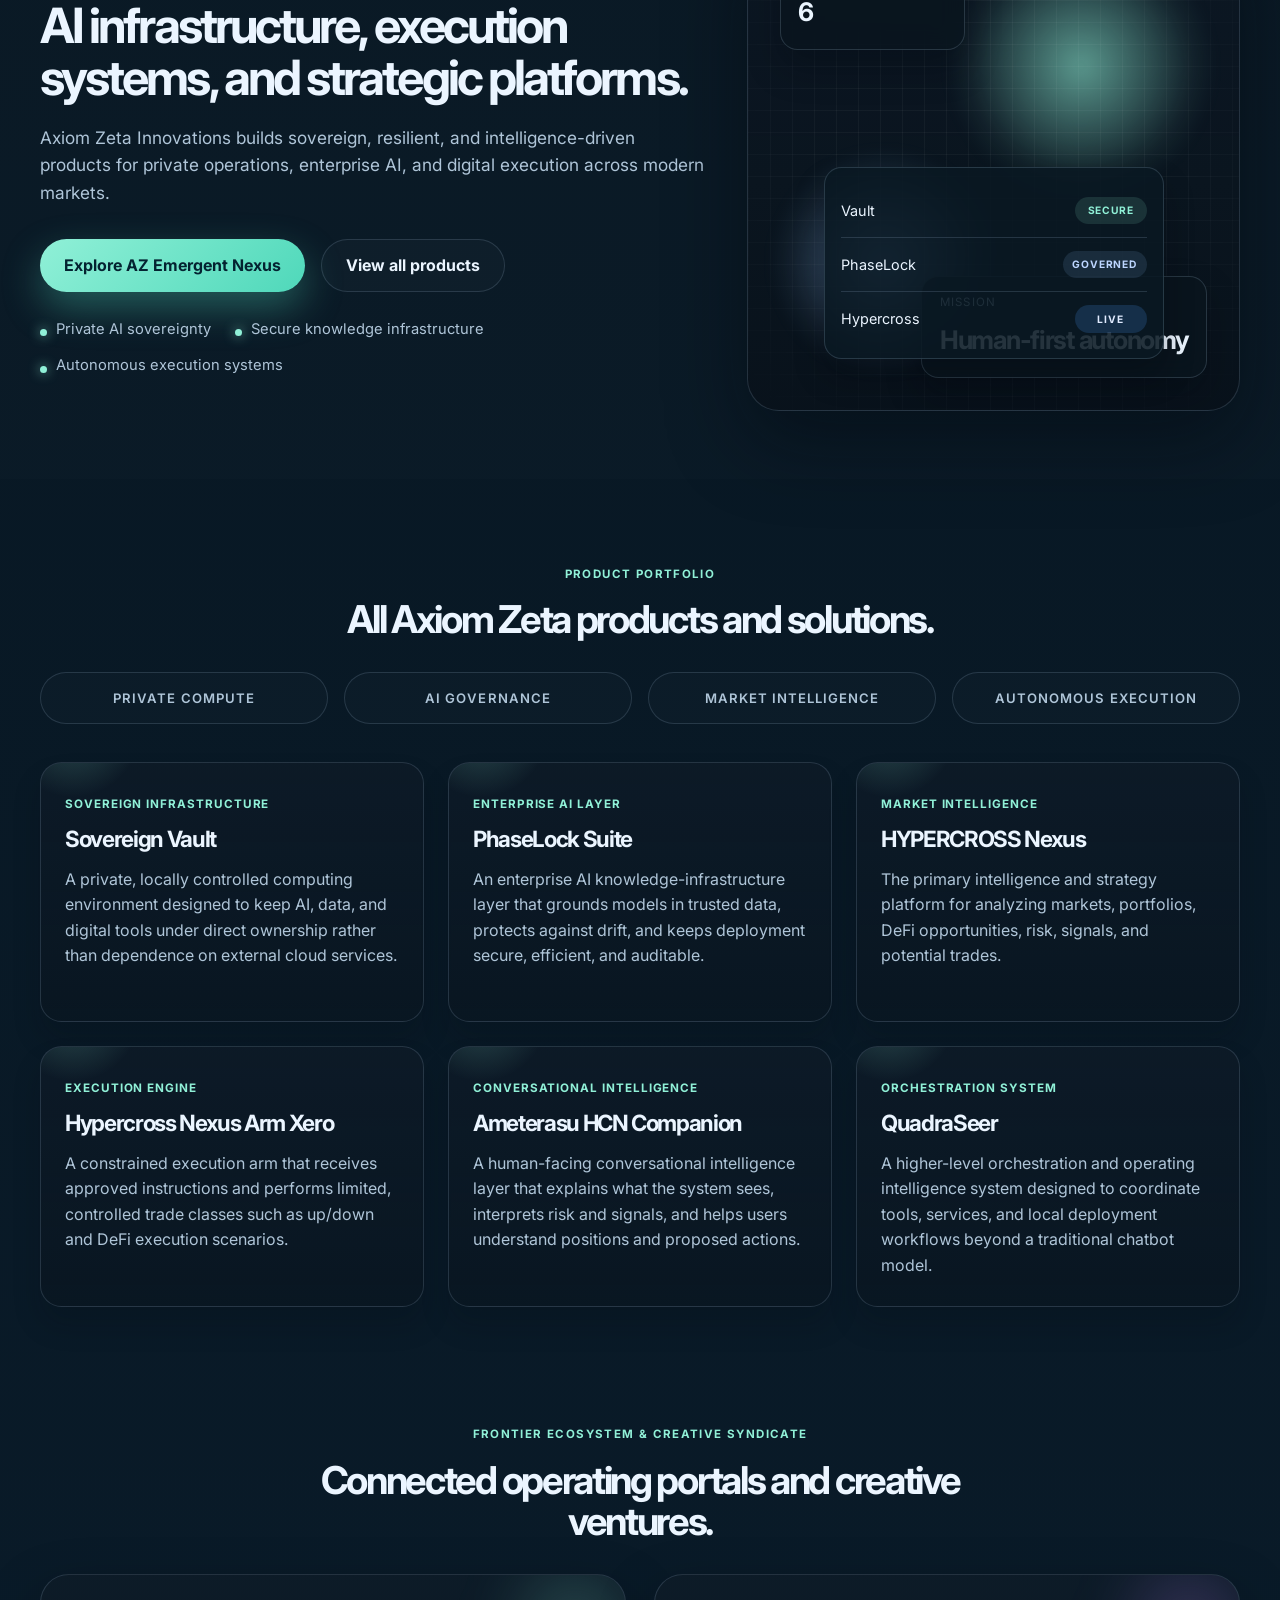
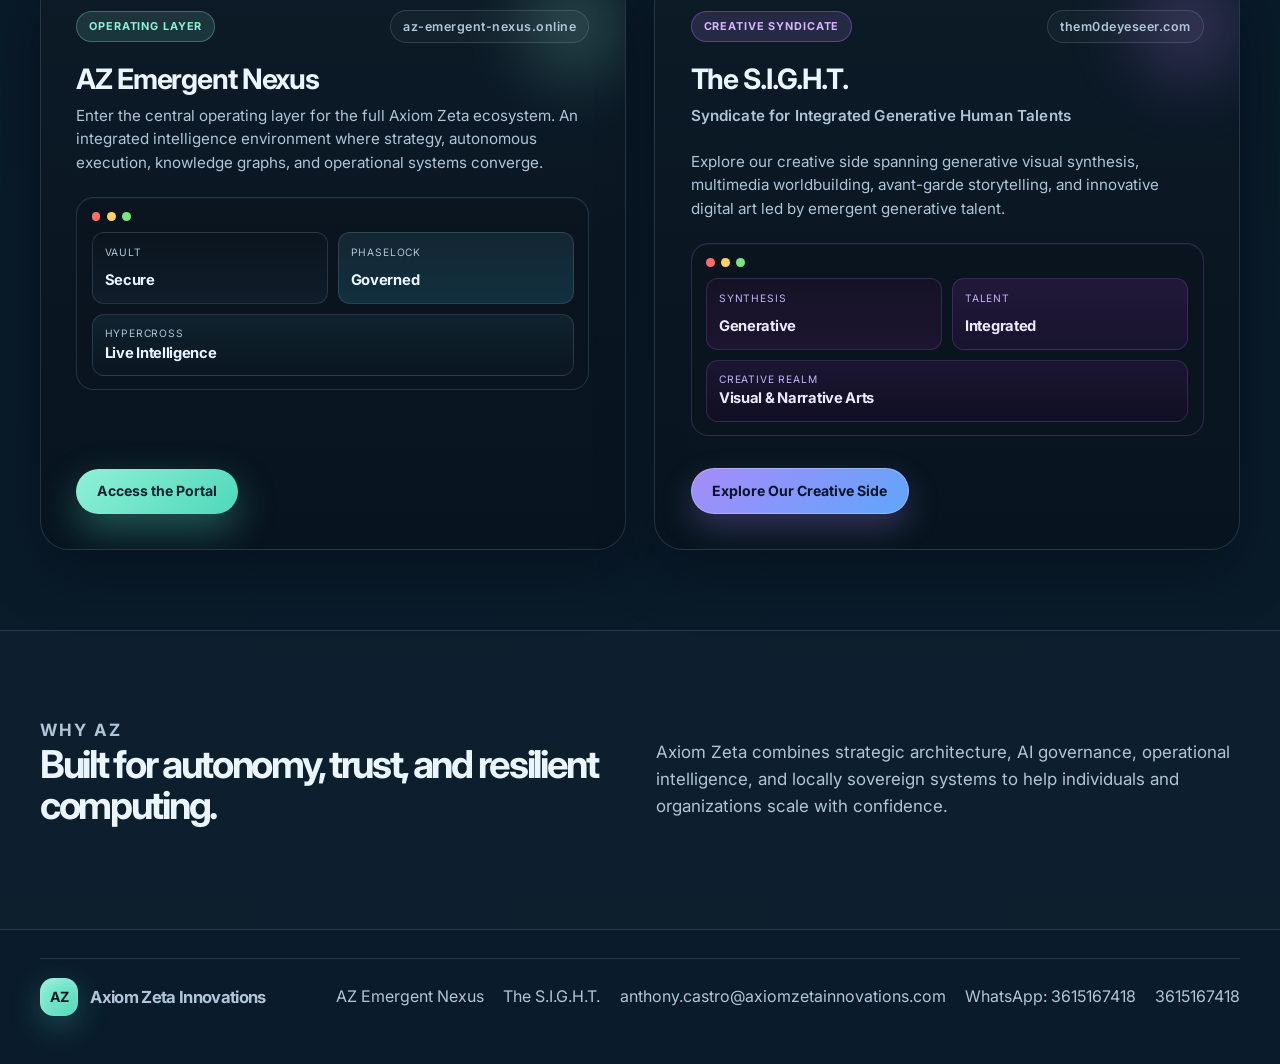
==== commit eb2815c2: "Rename Abby to Abby Lane" ====
--- a/index.html
+++ b/index.html
@@ -48,7 +48,7 @@
             </h1>
             <p class="lead services-hero-lead">
               Turn vision into execution. Receive bespoke <strong>MVP Blue Printing</strong> directly led by
-              <strong>CEO Anthony Rene Castro</strong> and <strong>Abby Fourander, Chief Engineering Officer</strong>,
+              <strong>CEO Anthony Rene Castro</strong> and <strong>Abby Lane, Chief Engineering Officer</strong>,
               paired with customizable <strong>Full Stack Web Development</strong> by <strong>Team Nexora</strong> as
               a parallel engineering service. Reach out today for custom quotes—all pricing and scopes are negotiable.
             </p>
@@ -90,7 +90,7 @@
             <article class="service-spotlight-card primary-spotlight">
               <div class="service-badge-row">
                 <span class="service-pill accent-pill">Executive Architecture &amp; Engineering</span>
-                <span class="service-author">Led by Anthony Rene Castro, CEO &bull; Abby Fourander, Chief Engineering Officer</span>
+                <span class="service-author">Led by Anthony Rene Castro, CEO &bull; Abby Lane, Chief Engineering Officer</span>
               </div>
               <div class="service-content">
                 <h2>MVP Blue Printing</h2>
@@ -117,7 +117,7 @@
                     <span class="check-dot"></span>
                     <div>
                       <strong>Direct Leadership &amp; Engineering Advisory</strong>
-                      <p>Collaborate directly with CEO Anthony Rene Castro and Chief Engineering Officer Abby Fourander to tailor specs to your budget and market.</p>
+                      <p>Collaborate directly with CEO Anthony Rene Castro and Chief Engineering Officer Abby Lane to tailor specs to your budget and market.</p>
                     </div>
                   </li>
                 </ul>
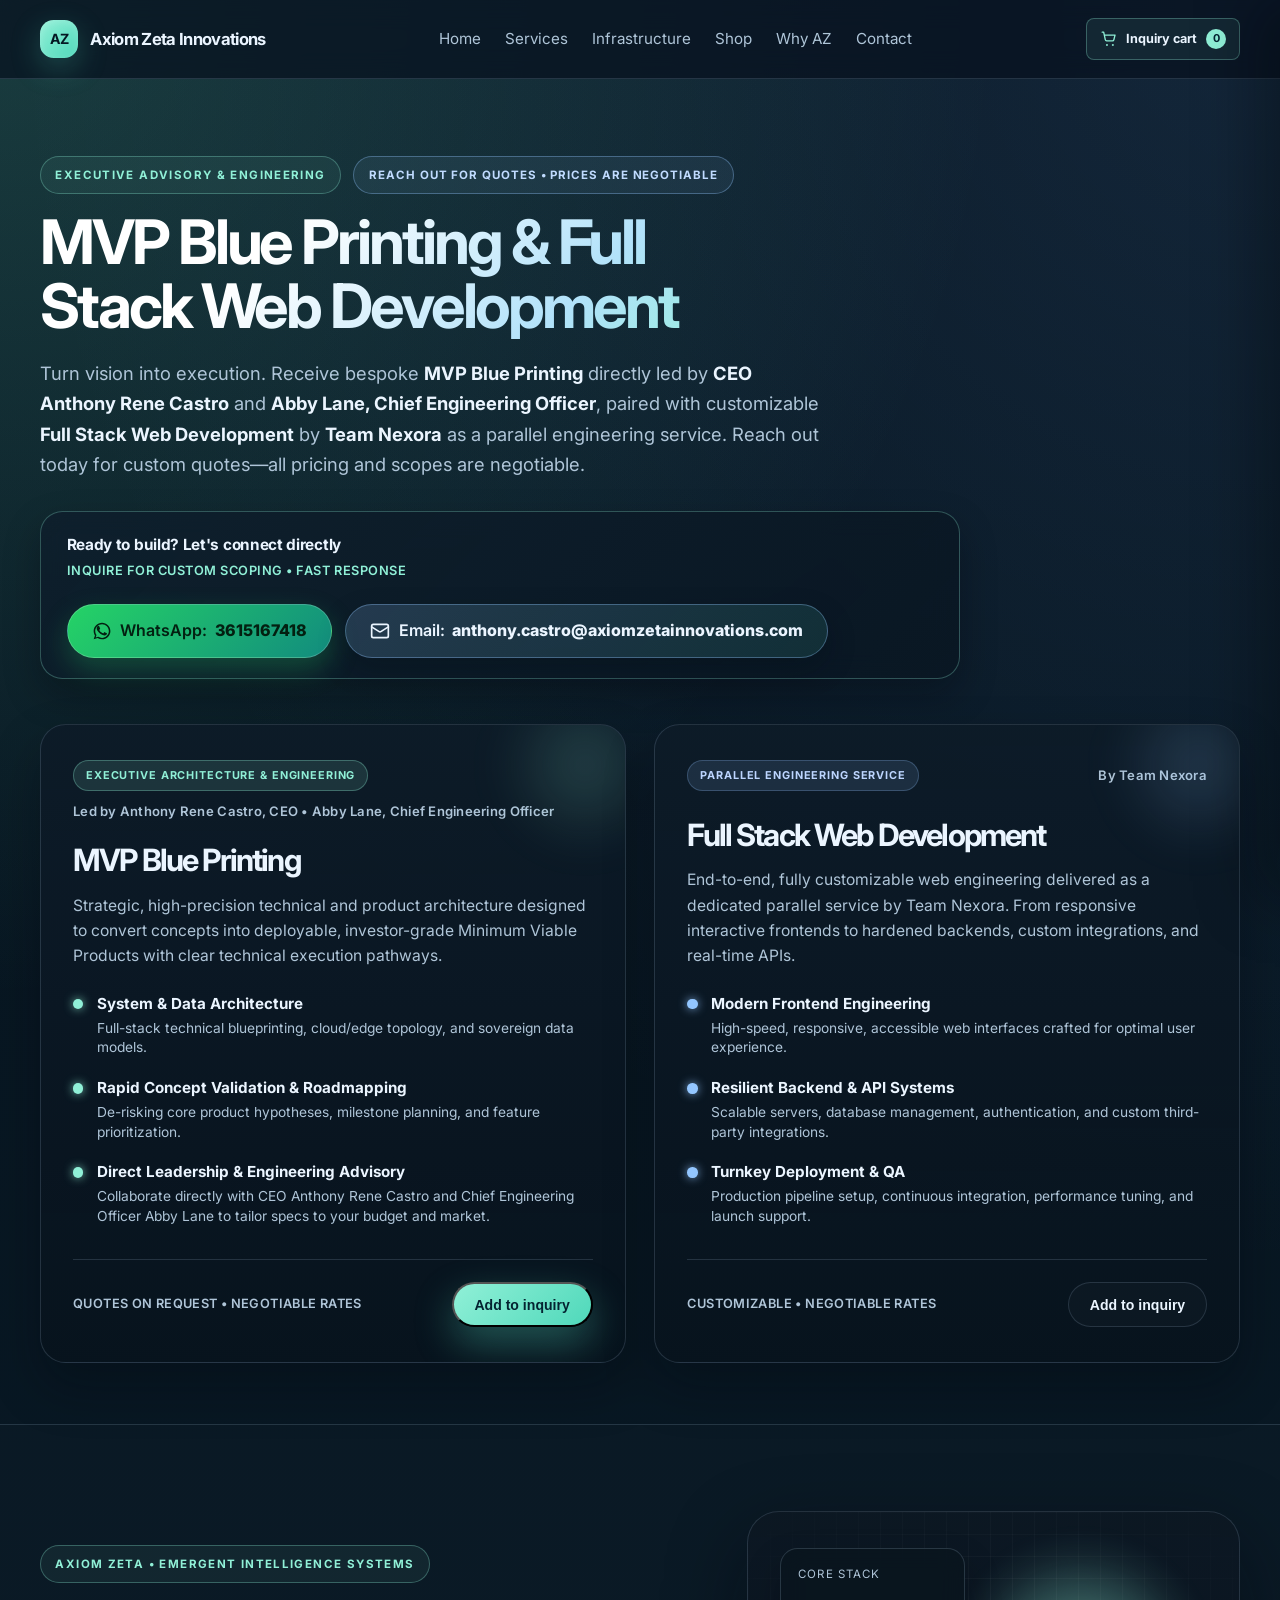
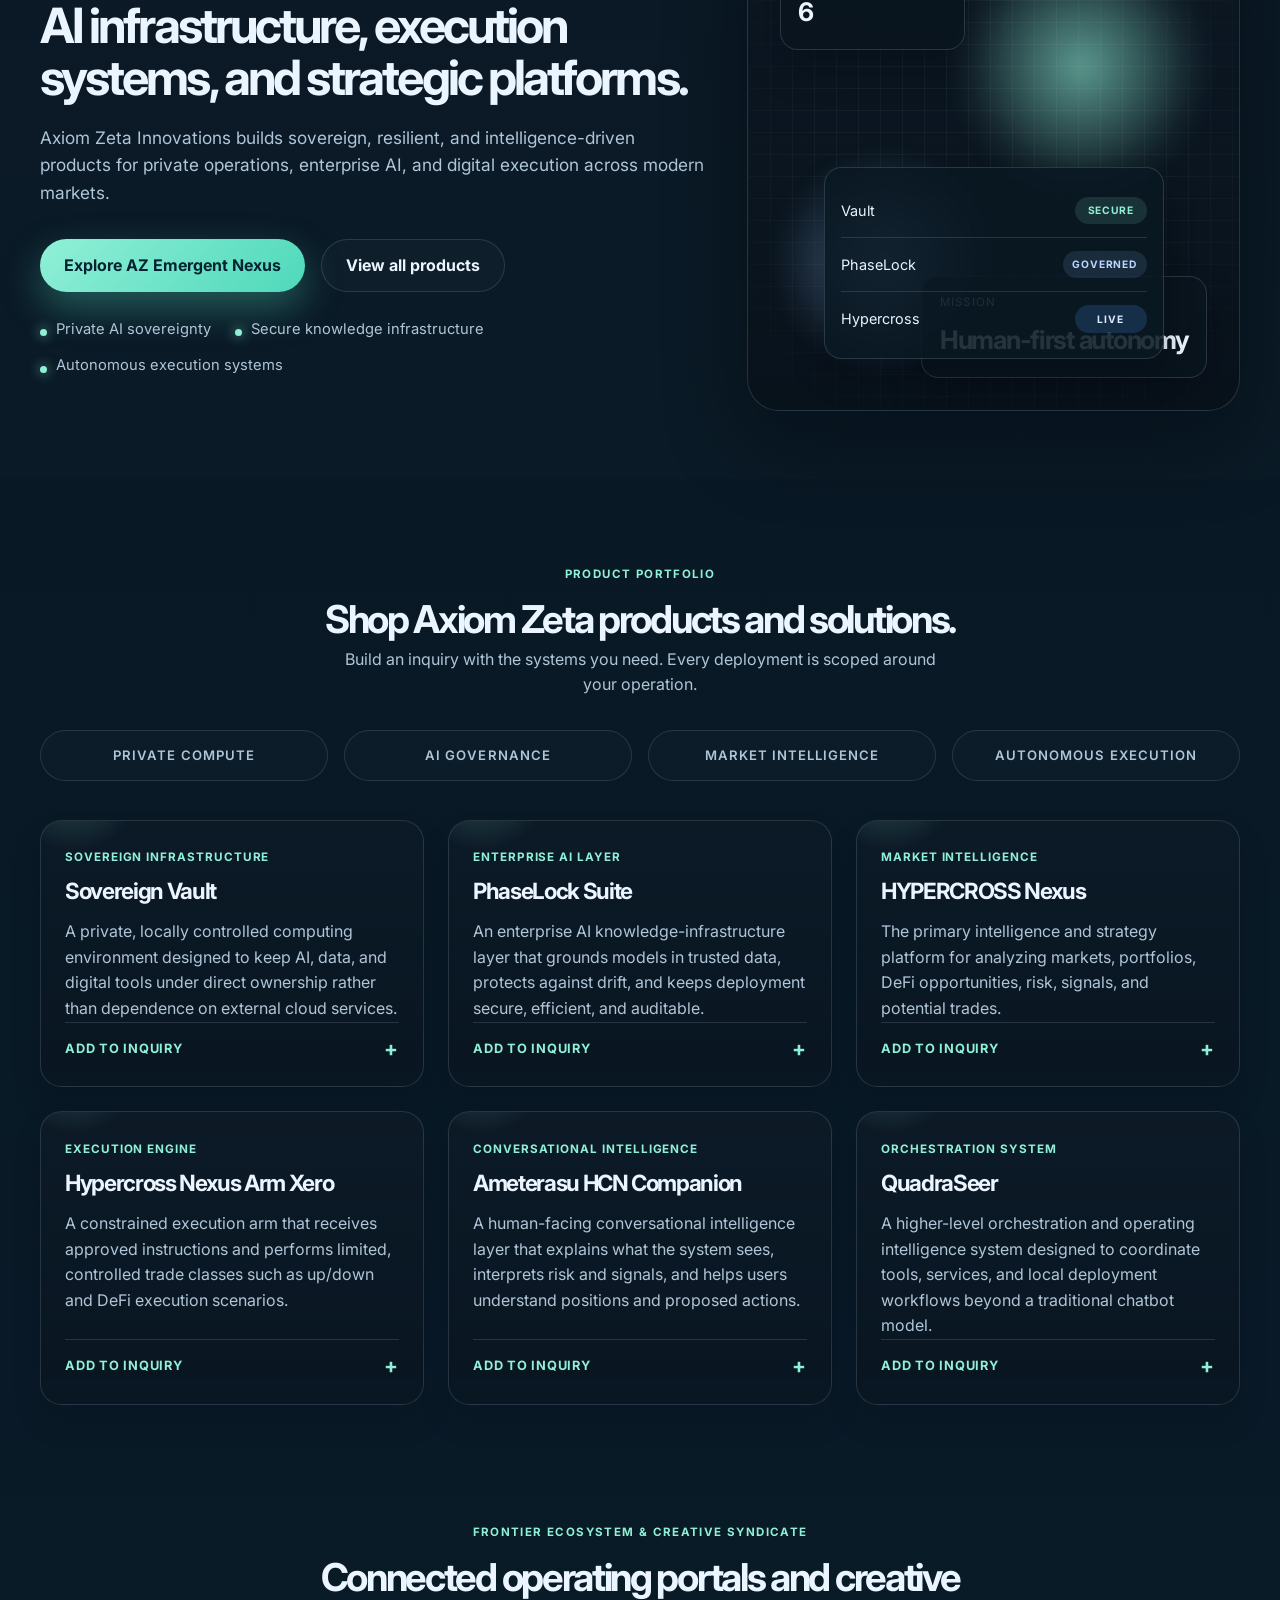
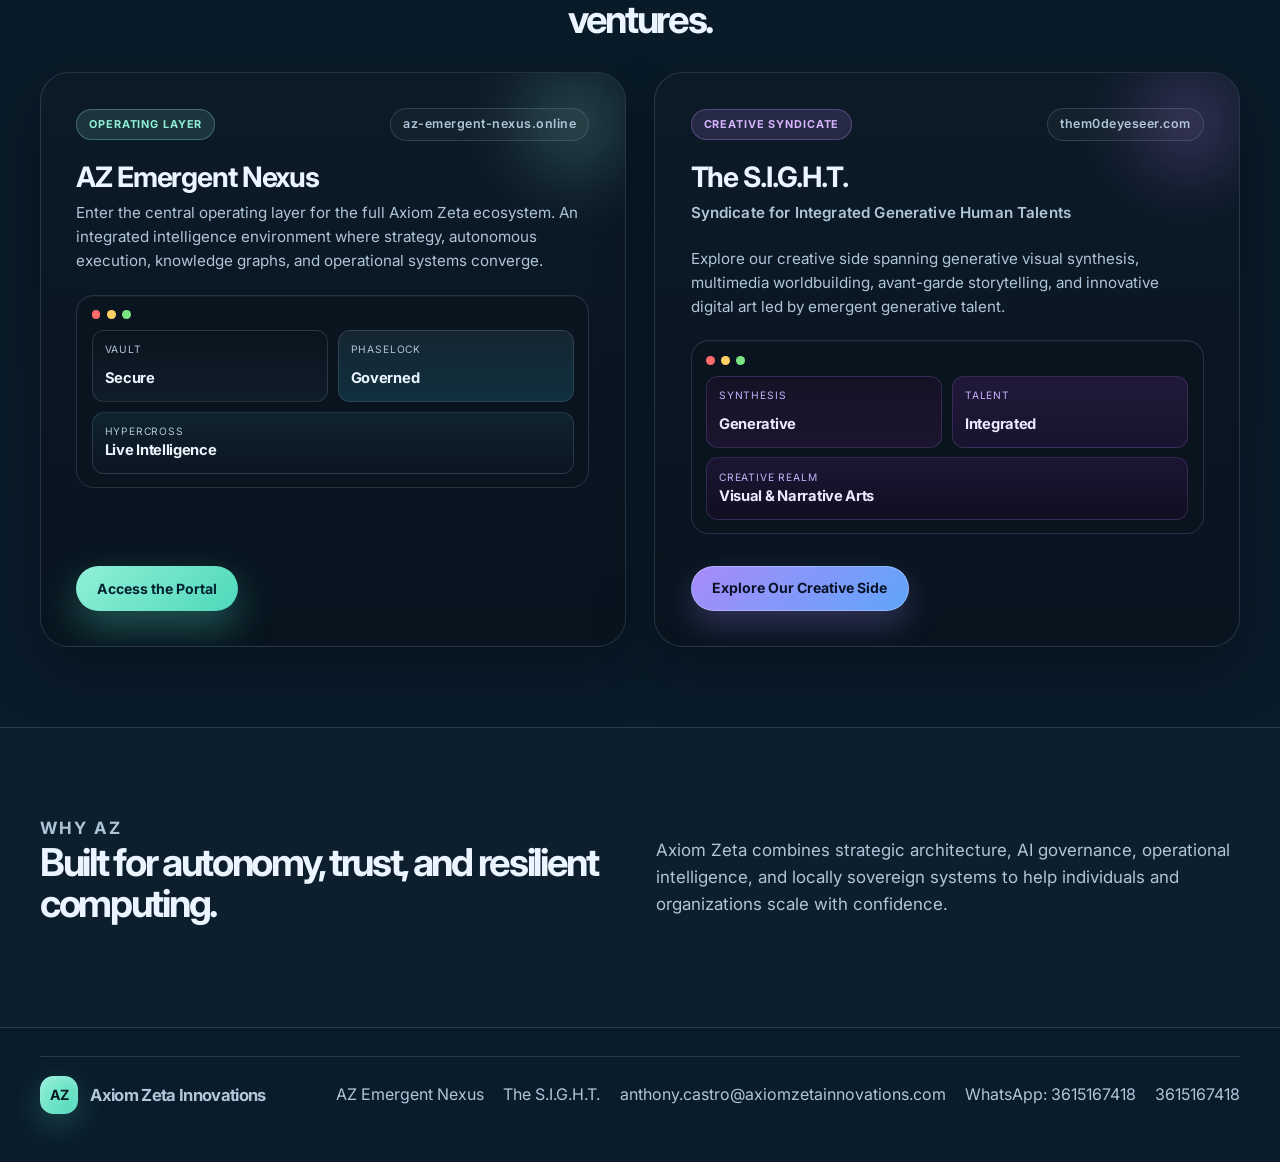
==== commit 866061bc: "Convert homepage into inquiry storefront" ====
--- a/index.html
+++ b/index.html
@@ -27,10 +27,15 @@
           <a href="index.html">Home</a>
           <a href="#services">Services</a>
           <a href="#infrastructure">Infrastructure</a>
-          <a href="#products">Products</a>
+          <a href="#products">Shop</a>
           <a href="#about">Why AZ</a>
           <a href="#contact">Contact</a>
         </nav>
+        <button class="cart-trigger" type="button" data-cart-open aria-haspopup="dialog" aria-controls="cart-drawer">
+          <svg viewBox="0 0 24 24" aria-hidden="true"><path d="M3 3h2l2.2 10.2a2 2 0 0 0 2 1.6h7.8a2 2 0 0 0 1.9-1.5L20.5 7H6.2M10 20.5a.5.5 0 1 1-1 0 .5.5 0 0 1 1 0Zm8 0a.5.5 0 1 1-1 0 .5.5 0 0 1 1 0Z"/></svg>
+          <span>Inquiry cart</span>
+          <span class="cart-count" data-cart-count>0</span>
+        </button>
       </div>
     </header>
 
@@ -123,11 +128,7 @@
                 </ul>
                 <div class="service-action-row">
                   <span class="pricing-notice">Quotes on request &bull; Negotiable rates</span>
-                  <a
-                    class="button primary sm"
-                    href="mailto:anthony.castro@axiomzetainnovations.com?subject=MVP%20Blue%20Printing%20Quote%20Request"
-                    >Request Quote</a
-                  >
+                  <button class="button primary sm" type="button" data-add-to-cart data-product="MVP Blue Printing">Add to inquiry</button>
                 </div>
               </div>
             </article>
@@ -168,13 +169,7 @@
                 </ul>
                 <div class="service-action-row">
                   <span class="pricing-notice">Customizable &bull; Negotiable rates</span>
-                  <a
-                    class="button secondary sm"
-                    href="https://wa.me/13615167418?text=Hello%20Anthony,%20I'd%20like%20to%20inquire%20about%20Full%20Stack%20Web%20Development%20by%20Team%20Nexora."
-                    target="_blank"
-                    rel="noreferrer"
-                    >Discuss Development</a
-                  >
+                  <button class="button secondary sm" type="button" data-add-to-cart data-product="Full Stack Web Development">Add to inquiry</button>
                 </div>
               </div>
             </article>
@@ -247,7 +242,8 @@
         <div class="container">
           <div class="section-heading center">
             <p class="eyebrow">Product portfolio</p>
-            <h2>All Axiom Zeta products and solutions.</h2>
+            <h2>Shop Axiom Zeta products and solutions.</h2>
+            <p class="shop-intro">Build an inquiry with the systems you need. Every deployment is scoped around your operation.</p>
           </div>
 
           <div class="feature-strip">
@@ -265,6 +261,7 @@
                 A private, locally controlled computing environment designed to keep AI, data, and
                 digital tools under direct ownership rather than dependence on external cloud services.
               </p>
+              <button class="text-cart-action" type="button" data-add-to-cart data-product="Sovereign Vault">Add to inquiry <span aria-hidden="true">+</span></button>
             </article>
 
             <article class="info-card product-card">
@@ -274,6 +271,7 @@
                 An enterprise AI knowledge-infrastructure layer that grounds models in trusted data,
                 protects against drift, and keeps deployment secure, efficient, and auditable.
               </p>
+              <button class="text-cart-action" type="button" data-add-to-cart data-product="PhaseLock Suite">Add to inquiry <span aria-hidden="true">+</span></button>
             </article>
 
             <article class="info-card product-card">
@@ -283,6 +281,7 @@
                 The primary intelligence and strategy platform for analyzing markets, portfolios, DeFi
                 opportunities, risk, signals, and potential trades.
               </p>
+              <button class="text-cart-action" type="button" data-add-to-cart data-product="HYPERCROSS Nexus">Add to inquiry <span aria-hidden="true">+</span></button>
             </article>
 
             <article class="info-card product-card">
@@ -292,6 +291,7 @@
                 A constrained execution arm that receives approved instructions and performs limited,
                 controlled trade classes such as up/down and DeFi execution scenarios.
               </p>
+              <button class="text-cart-action" type="button" data-add-to-cart data-product="Hypercross Nexus Arm Xero">Add to inquiry <span aria-hidden="true">+</span></button>
             </article>
 
             <article class="info-card product-card">
@@ -301,6 +301,7 @@
                 A human-facing conversational intelligence layer that explains what the system sees,
                 interprets risk and signals, and helps users understand positions and proposed actions.
               </p>
+              <button class="text-cart-action" type="button" data-add-to-cart data-product="Ameterasu HCN Companion">Add to inquiry <span aria-hidden="true">+</span></button>
             </article>
 
             <article class="info-card product-card">
@@ -310,6 +311,7 @@
                 A higher-level orchestration and operating intelligence system designed to coordinate
                 tools, services, and local deployment workflows beyond a traditional chatbot model.
               </p>
+              <button class="text-cart-action" type="button" data-add-to-cart data-product="QuadraSeer">Add to inquiry <span aria-hidden="true">+</span></button>
             </article>
           </div>
         </div>
@@ -432,6 +434,21 @@
         </div>
       </section>
     </main>
+
+    <div class="cart-overlay" data-cart-close></div>
+    <aside id="cart-drawer" class="cart-drawer" aria-label="Inquiry cart" aria-modal="true" role="dialog" aria-hidden="true">
+      <div class="cart-drawer-header">
+        <div>
+          <p class="eyebrow">Your selection</p>
+          <h2>Inquiry cart</h2>
+        </div>
+        <button class="icon-button" type="button" data-cart-close aria-label="Close inquiry cart">&times;</button>
+      </div>
+      <p class="cart-note">Pricing is tailored to your implementation. Send your selection for a direct quote.</p>
+      <ul class="cart-items" data-cart-items aria-live="polite"></ul>
+      <p class="empty-cart" data-empty-cart>Your cart is ready for an Axiom Zeta system.</p>
+      <a class="button primary cart-checkout" data-cart-checkout href="mailto:anthony.castro@axiomzetainnovations.com?subject=Axiom%20Zeta%20Inquiry">Request my quote</a>
+    </aside>
 
     <footer id="contact" class="site-footer">
       <div class="container footer-content">
@@ -454,5 +471,54 @@
         </div>
       </div>
     </footer>
+    <script>
+      (() => {
+        const cart = [];
+        const drawer = document.querySelector('#cart-drawer');
+        const overlay = document.querySelector('.cart-overlay');
+        const items = document.querySelector('[data-cart-items]');
+        const count = document.querySelector('[data-cart-count]');
+        const empty = document.querySelector('[data-empty-cart]');
+        const checkout = document.querySelector('[data-cart-checkout]');
+
+        function renderCart() {
+          items.innerHTML = cart.map((product, index) => `<li><span>${product}</span><button type="button" data-remove="${index}" aria-label="Remove ${product}">&times;</button></li>`).join('');
+          count.textContent = cart.length;
+          empty.hidden = cart.length > 0;
+          checkout.classList.toggle('is-disabled', cart.length === 0);
+          checkout.setAttribute('aria-disabled', String(cart.length === 0));
+          const selection = cart.length ? `Hello Anthony,\n\nI would like a quote for:\n${cart.map(product => `- ${product}`).join('\n')}\n\nPlease contact me to discuss scope and pricing.` : 'Hello Anthony, I would like to learn more about Axiom Zeta solutions.';
+          checkout.href = `mailto:anthony.castro@axiomzetainnovations.com?subject=${encodeURIComponent('Axiom Zeta Quote Request')}&body=${encodeURIComponent(selection)}`;
+        }
+
+        function toggleCart(isOpen) {
+          drawer.classList.toggle('is-open', isOpen);
+          overlay.classList.toggle('is-open', isOpen);
+          drawer.setAttribute('aria-hidden', String(!isOpen));
+          document.body.classList.toggle('cart-is-open', isOpen);
+        }
+
+        document.querySelectorAll('[data-add-to-cart]').forEach(button => {
+          button.addEventListener('click', () => {
+            const product = button.dataset.product;
+            if (!cart.includes(product)) cart.push(product);
+            renderCart();
+            toggleCart(true);
+          });
+        });
+        document.querySelectorAll('[data-cart-open]').forEach(button => button.addEventListener('click', () => toggleCart(true)));
+        document.querySelectorAll('[data-cart-close]').forEach(button => button.addEventListener('click', () => toggleCart(false)));
+        items.addEventListener('click', event => {
+          const removeButton = event.target.closest('[data-remove]');
+          if (!removeButton) return;
+          cart.splice(Number(removeButton.dataset.remove), 1);
+          renderCart();
+        });
+        checkout.addEventListener('click', event => {
+          if (cart.length === 0) event.preventDefault();
+        });
+        renderCart();
+      })();
+    </script>
   </body>
 </html>
--- a/styles.css
+++ b/styles.css
@@ -126,6 +126,43 @@
   transform: scaleX(1);
 }
 
+.cart-trigger {
+  display: inline-flex;
+  align-items: center;
+  gap: 0.55rem;
+  min-height: 2.6rem;
+  padding: 0.55rem 0.8rem;
+  border: 1px solid rgba(144, 240, 215, 0.3);
+  border-radius: 0.5rem;
+  background: rgba(144, 240, 215, 0.08);
+  color: var(--text);
+  cursor: pointer;
+  font: inherit;
+  font-size: 0.79rem;
+  font-weight: 700;
+}
+
+.cart-trigger svg {
+  width: 1.1rem;
+  height: 1.1rem;
+  fill: none;
+  stroke: var(--primary);
+  stroke-width: 1.8;
+  stroke-linecap: round;
+  stroke-linejoin: round;
+}
+
+.cart-count {
+  display: grid;
+  place-items: center;
+  min-width: 1.25rem;
+  height: 1.25rem;
+  border-radius: 50%;
+  background: var(--primary);
+  color: #042331;
+  font-size: 0.68rem;
+}
+
 .hero {
   padding: 5.8rem 0 4.2rem;
 }
@@ -751,6 +788,12 @@
   text-align: center;
 }
 
+.shop-intro {
+  max-width: 38rem;
+  margin: -0.6rem auto 0;
+  color: var(--muted);
+}
+
 .feature-strip {
   display: grid;
   grid-template-columns: repeat(4, minmax(0, 1fr));
@@ -814,6 +857,8 @@
 
 .product-card {
   min-height: 260px;
+  display: flex;
+  flex-direction: column;
 }
 
 .product-tag {
@@ -834,6 +879,33 @@
   z-index: 1;
 }
 
+.text-cart-action {
+  position: relative;
+  z-index: 1;
+  display: inline-flex;
+  justify-content: space-between;
+  align-items: center;
+  width: 100%;
+  margin-top: auto;
+  padding: 1rem 0 0;
+  border: 0;
+  border-top: 1px solid var(--line);
+  background: transparent;
+  color: var(--primary);
+  cursor: pointer;
+  font: inherit;
+  font-size: 0.8rem;
+  font-weight: 700;
+  letter-spacing: 0.06em;
+  text-align: left;
+  text-transform: uppercase;
+}
+
+.text-cart-action span {
+  font-size: 1.3rem;
+  line-height: 0.7;
+}
+
 .info-card p {
   color: var(--muted);
   margin: 0;
@@ -1110,6 +1182,126 @@
   padding: 1.75rem 0 3rem;
 }
 
+.cart-overlay {
+  position: fixed;
+  z-index: 29;
+  inset: 0;
+  background: rgba(1, 7, 12, 0.62);
+  opacity: 0;
+  pointer-events: none;
+  transition: opacity 0.22s ease;
+}
+
+.cart-overlay.is-open {
+  opacity: 1;
+  pointer-events: auto;
+}
+
+.cart-drawer {
+  position: fixed;
+  z-index: 30;
+  top: 0;
+  right: 0;
+  display: flex;
+  flex-direction: column;
+  width: min(100%, 430px);
+  height: 100dvh;
+  padding: 1.75rem;
+  border-left: 1px solid var(--line);
+  background: #0a1a26;
+  box-shadow: -24px 0 55px rgba(1, 6, 10, 0.35);
+  transform: translateX(100%);
+  transition: transform 0.28s ease;
+}
+
+.cart-drawer.is-open {
+  transform: translateX(0);
+}
+
+.cart-drawer-header {
+  display: flex;
+  align-items: flex-start;
+  justify-content: space-between;
+  gap: 1rem;
+  padding-bottom: 1.25rem;
+  border-bottom: 1px solid var(--line);
+}
+
+.cart-drawer-header .eyebrow {
+  margin-bottom: 0.45rem;
+}
+
+.cart-drawer-header h2 {
+  font-size: 1.8rem;
+  margin: 0;
+}
+
+.icon-button {
+  display: grid;
+  place-items: center;
+  width: 2.4rem;
+  height: 2.4rem;
+  padding: 0;
+  border: 1px solid var(--line);
+  border-radius: 0.45rem;
+  background: transparent;
+  color: var(--text);
+  cursor: pointer;
+  font-size: 1.7rem;
+  line-height: 1;
+}
+
+.cart-note,
+.empty-cart {
+  color: var(--muted);
+  font-size: 0.91rem;
+}
+
+.cart-items {
+  display: grid;
+  gap: 0.8rem;
+  padding: 0;
+  margin: 1rem 0;
+  list-style: none;
+}
+
+.cart-items li {
+  display: flex;
+  align-items: center;
+  justify-content: space-between;
+  gap: 1rem;
+  padding: 1rem;
+  border: 1px solid var(--line);
+  border-radius: 0.45rem;
+  background: rgba(255, 255, 255, 0.025);
+  font-weight: 700;
+}
+
+.cart-items button {
+  width: 1.8rem;
+  height: 1.8rem;
+  padding: 0;
+  border: 0;
+  background: transparent;
+  color: var(--muted);
+  cursor: pointer;
+  font-size: 1.4rem;
+}
+
+.cart-checkout {
+  width: 100%;
+  margin-top: auto;
+}
+
+.cart-checkout.is-disabled {
+  opacity: 0.5;
+  pointer-events: none;
+}
+
+.cart-is-open {
+  overflow: hidden;
+}
+
 .footer-content {
   display: flex;
   justify-content: space-between;
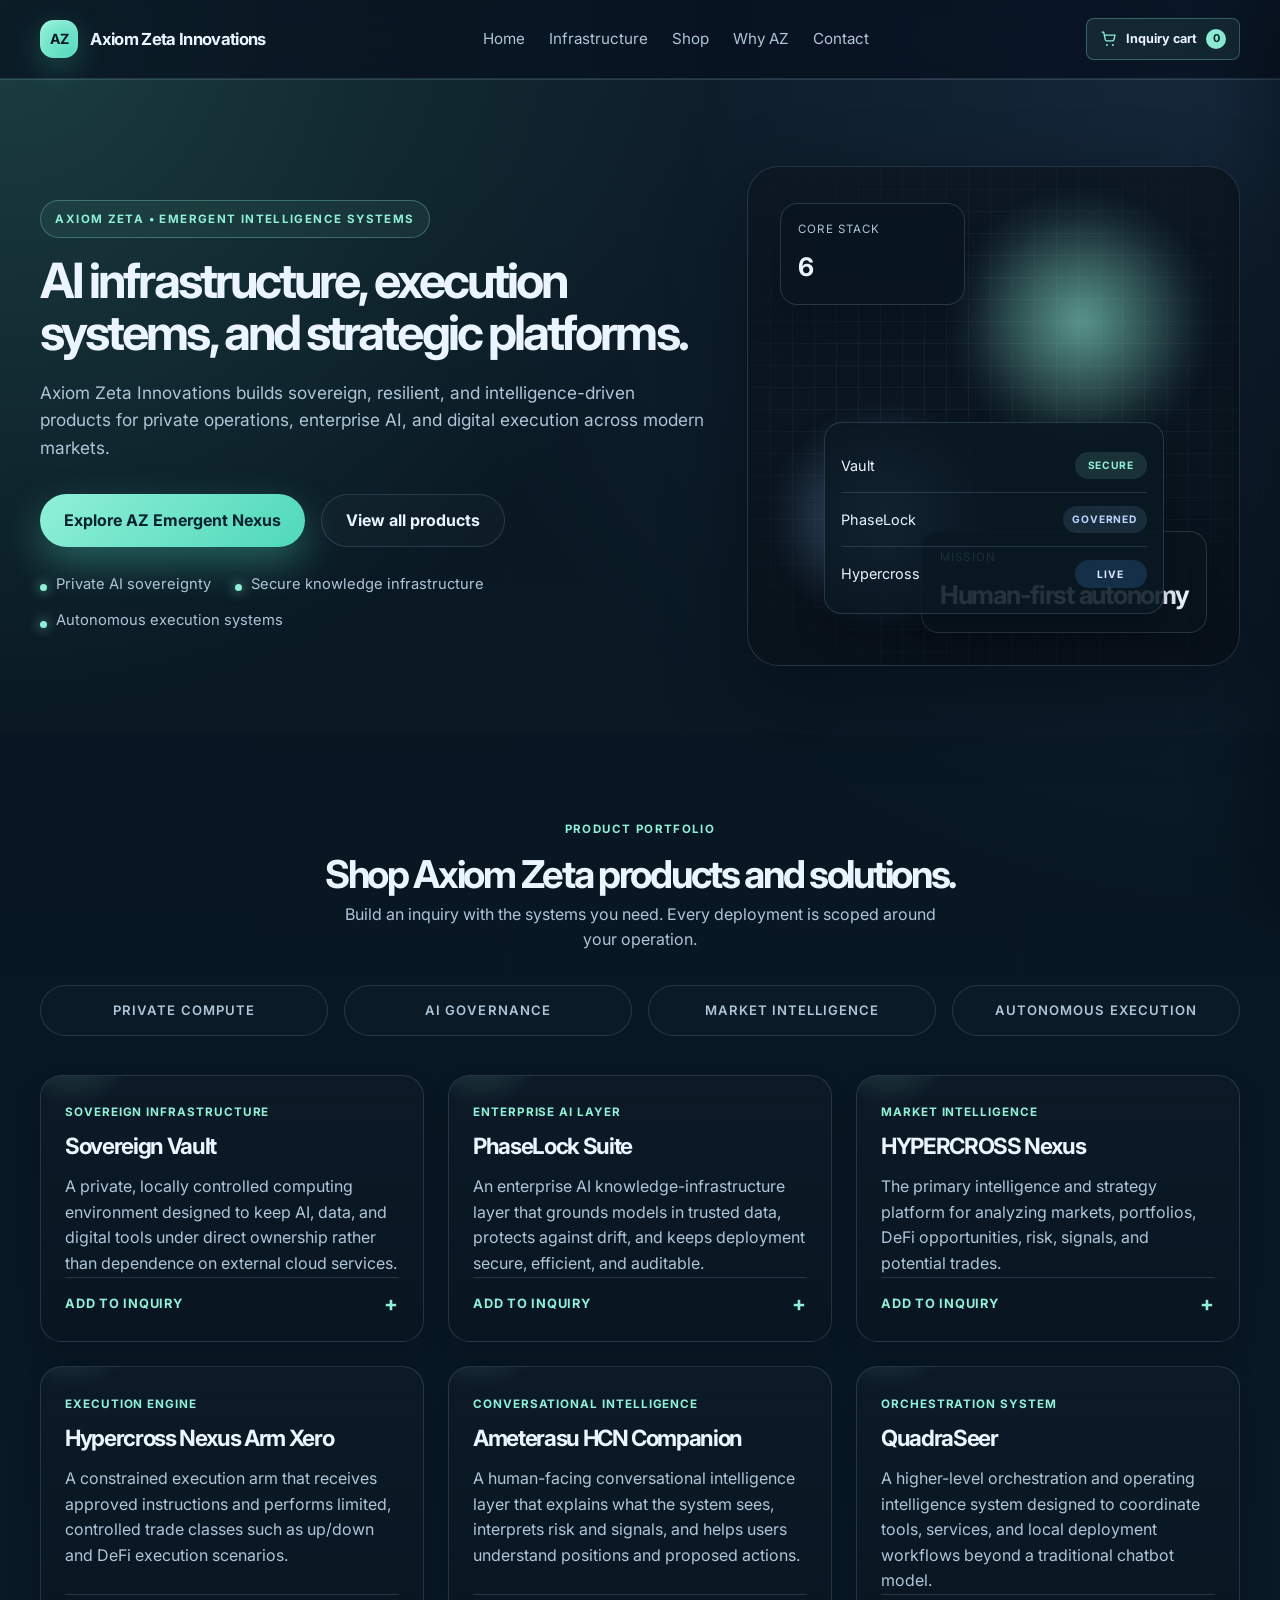
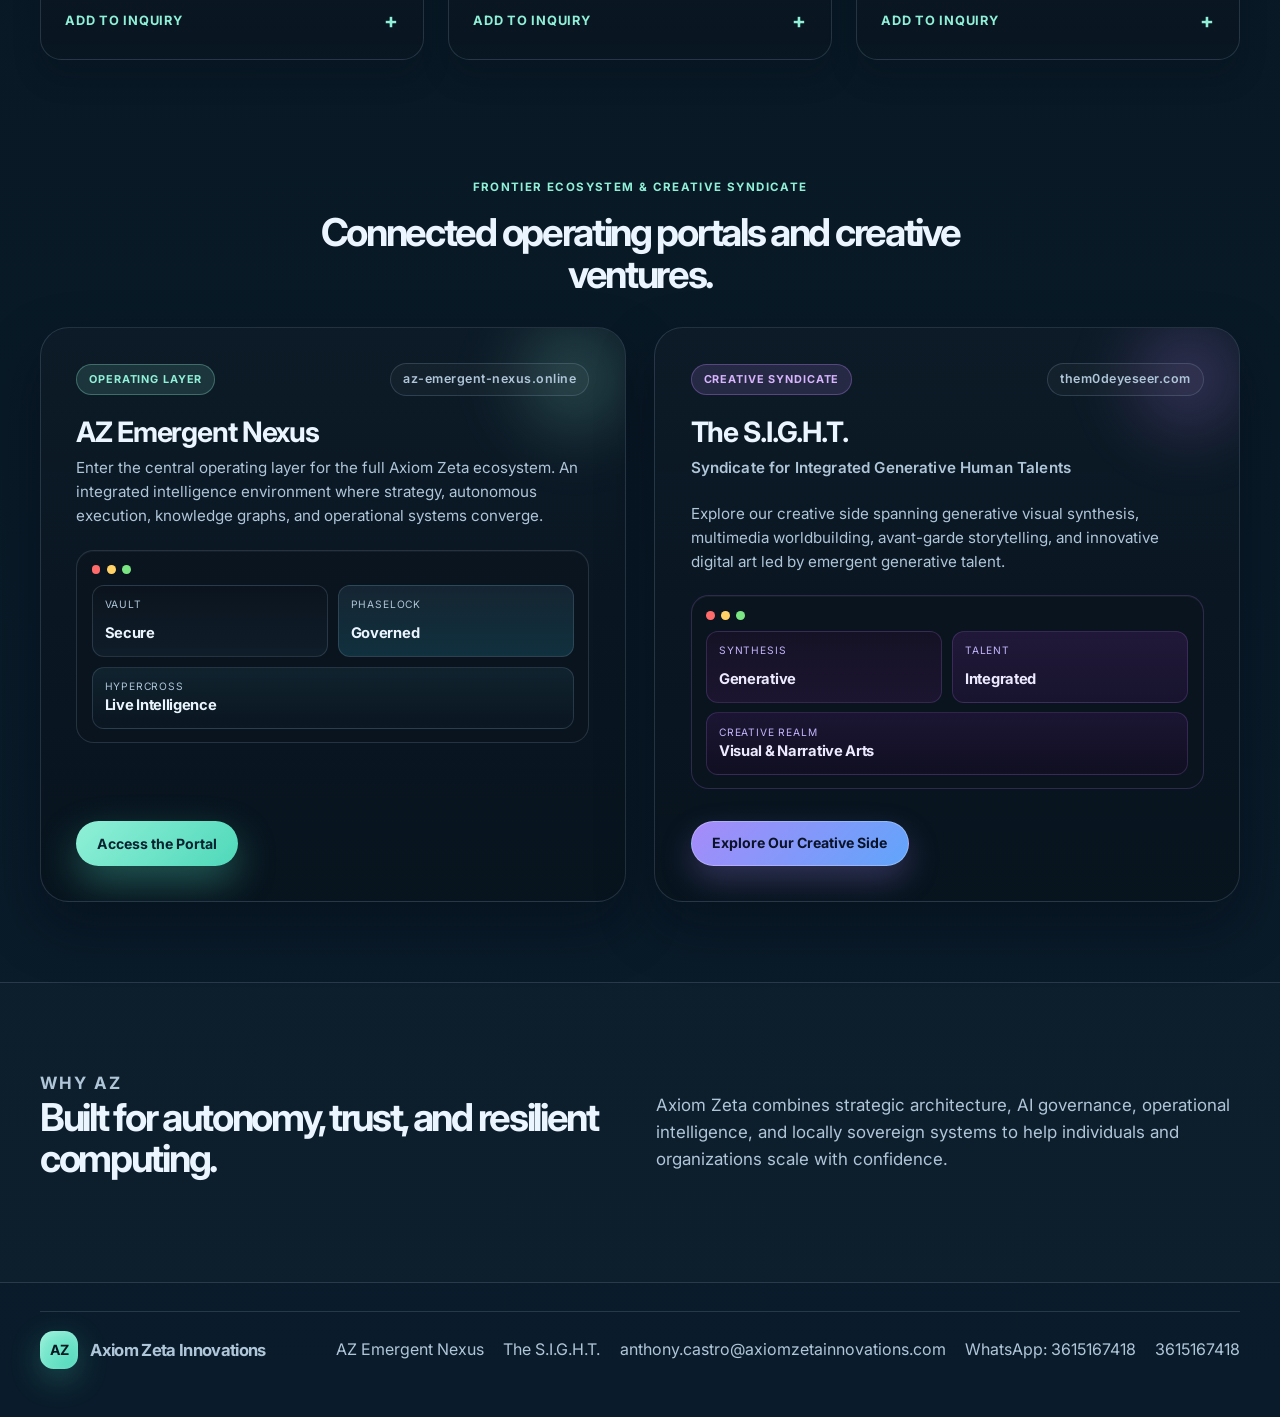
==== commit 77cf60bf: "Remove MVP and Team Nexora services" ====
--- a/index.html
+++ b/index.html
@@ -25,7 +25,6 @@
         </a>
         <nav class="main-nav" aria-label="Main navigation">
           <a href="index.html">Home</a>
-          <a href="#services">Services</a>
           <a href="#infrastructure">Infrastructure</a>
           <a href="#products">Shop</a>
           <a href="#about">Why AZ</a>
@@ -40,143 +39,6 @@
     </header>
 
     <main>
-      <!-- TOP SECTION: MVP Blue Printing by CEO Anthony Rene Castro & Full Stack Web Dev by Team Nexora -->
-      <section id="services" class="hero services-hero">
-        <div class="container">
-          <div class="services-hero-header">
-            <div class="hero-pill-group">
-              <span class="hero-pill">Executive Advisory &amp; Engineering</span>
-              <span class="quote-pill">Reach out for quotes &bull; Prices are negotiable</span>
-            </div>
-            <h1 class="services-hero-title">
-              MVP Blue Printing &amp; Full Stack Web Development
-            </h1>
-            <p class="lead services-hero-lead">
-              Turn vision into execution. Receive bespoke <strong>MVP Blue Printing</strong> directly led by
-              <strong>CEO Anthony Rene Castro</strong> and <strong>Abby Lane, Chief Engineering Officer</strong>,
-              paired with customizable <strong>Full Stack Web Development</strong> by <strong>Team Nexora</strong> as
-              a parallel engineering service. Reach out today for custom quotes—all pricing and scopes are negotiable.
-            </p>
-
-            <div class="outreach-banner">
-              <div class="outreach-intro">
-                <span class="outreach-label">Ready to build? Let's connect directly</span>
-                <span class="outreach-sub">Inquire for custom scoping &bull; Fast response</span>
-              </div>
-              <div class="outreach-buttons">
-                <a
-                  class="button whatsapp-btn"
-                  href="https://wa.me/13615167418?text=Hello%20Anthony,%20I'm%20reaching%20out%20regarding%20MVP%20Blue%20Printing%20and%20Full%20Stack%20Web%20Development%20services."
-                  target="_blank"
-                  rel="noreferrer"
-                  aria-label="Chat on WhatsApp at 3615167418"
-                >
-                  <svg class="btn-icon" viewBox="0 0 24 24" width="20" height="20" fill="currentColor" aria-hidden="true">
-                    <path d="M17.472 14.382c-.301-.15-1.78-.878-2.056-.979-.276-.1-.477-.15-.678.15-.201.3-.777.979-.953 1.18-.175.201-.351.226-.652.075-.3-.15-1.267-.467-2.414-1.49-1.008-.898-1.689-2.008-1.889-2.35-.201-.342-.021-.527.13-.677.135-.135.301-.351.452-.527.15-.176.201-.301.301-.502.1-.201.05-.376-.025-.527-.075-.15-.678-1.634-.929-2.237-.245-.588-.493-.508-.678-.517-.176-.01-.376-.01-.577-.01-.201 0-.527.075-.803.376-.276.301-1.054 1.03-1.054 2.512 0 1.482 1.079 2.914 1.23 3.115.15.201 2.124 3.243 5.145 4.549.719.311 1.28.497 1.718.636.722.229 1.378.197 1.898.119.58-.088 1.78-.728 2.03-1.43.251-.703.251-1.306.176-1.43-.075-.125-.276-.201-.577-.351zM12.04 2C6.495 2 2 6.495 2 12.04c0 1.97.57 3.81 1.554 5.36L2 22l4.743-1.517A9.972 9.972 0 0 0 12.04 22c5.545 0 10.04-4.495 10.04-10.04C22.08 6.495 17.585 2 12.04 2zm0 18.25c-1.63 0-3.14-.46-4.43-1.26l-.32-.2-2.82.9.915-2.75-.21-.334A8.16 8.16 0 0 1 3.86 12.04c0-4.51 3.67-8.18 8.18-8.18 4.51 0 8.18 3.67 8.18 8.18 0 4.51-3.67 8.21-8.18 8.21z"/>
-                  </svg>
-                  <span>WhatsApp: <strong>3615167418</strong></span>
-                </a>
-                <a
-                  class="button email-btn"
-                  href="mailto:anthony.castro@axiomzetainnovations.com?subject=Inquiry%20regarding%20MVP%20Blue%20Printing%20%26%20Web%20Development"
-                  aria-label="Email anthony.castro@axiomzetainnovations.com"
-                >
-                  <svg class="btn-icon" viewBox="0 0 24 24" width="20" height="20" fill="none" stroke="currentColor" stroke-width="2" stroke-linecap="round" stroke-linejoin="round" aria-hidden="true">
-                    <rect width="20" height="16" x="2" y="4" rx="2"></rect>
-                    <path d="m22 7-8.97 5.7a1.94 1.94 0 0 1-2.06 0L2 7"></path>
-                  </svg>
-                  <span>Email: <strong>anthony.castro@axiomzetainnovations.com</strong></span>
-                </a>
-              </div>
-            </div>
-          </div>
-
-          <div class="services-grid">
-            <article class="service-spotlight-card primary-spotlight">
-              <div class="service-badge-row">
-                <span class="service-pill accent-pill">Executive Architecture &amp; Engineering</span>
-                <span class="service-author">Led by Anthony Rene Castro, CEO &bull; Abby Lane, Chief Engineering Officer</span>
-              </div>
-              <div class="service-content">
-                <h2>MVP Blue Printing</h2>
-                <p class="service-desc">
-                  Strategic, high-precision technical and product architecture designed to convert concepts into
-                  deployable, investor-grade Minimum Viable Products with clear technical execution pathways.
-                </p>
-                <ul class="service-features">
-                  <li>
-                    <span class="check-dot"></span>
-                    <div>
-                      <strong>System &amp; Data Architecture</strong>
-                      <p>Full-stack technical blueprinting, cloud/edge topology, and sovereign data models.</p>
-                    </div>
-                  </li>
-                  <li>
-                    <span class="check-dot"></span>
-                    <div>
-                      <strong>Rapid Concept Validation &amp; Roadmapping</strong>
-                      <p>De-risking core product hypotheses, milestone planning, and feature prioritization.</p>
-                    </div>
-                  </li>
-                  <li>
-                    <span class="check-dot"></span>
-                    <div>
-                      <strong>Direct Leadership &amp; Engineering Advisory</strong>
-                      <p>Collaborate directly with CEO Anthony Rene Castro and Chief Engineering Officer Abby Lane to tailor specs to your budget and market.</p>
-                    </div>
-                  </li>
-                </ul>
-                <div class="service-action-row">
-                  <span class="pricing-notice">Quotes on request &bull; Negotiable rates</span>
-                  <button class="button primary sm" type="button" data-add-to-cart data-product="MVP Blue Printing">Add to inquiry</button>
-                </div>
-              </div>
-            </article>
-
-            <article class="service-spotlight-card secondary-spotlight">
-              <div class="service-badge-row">
-                <span class="service-pill">Parallel Engineering Service</span>
-                <span class="service-author">By Team Nexora</span>
-              </div>
-              <div class="service-content">
-                <h2>Full Stack Web Development</h2>
-                <p class="service-desc">
-                  End-to-end, fully customizable web engineering delivered as a dedicated parallel service by Team Nexora.
-                  From responsive interactive frontends to hardened backends, custom integrations, and real-time APIs.
-                </p>
-                <ul class="service-features">
-                  <li>
-                    <span class="check-dot"></span>
-                    <div>
-                      <strong>Modern Frontend Engineering</strong>
-                      <p>High-speed, responsive, accessible web interfaces crafted for optimal user experience.</p>
-                    </div>
-                  </li>
-                  <li>
-                    <span class="check-dot"></span>
-                    <div>
-                      <strong>Resilient Backend &amp; API Systems</strong>
-                      <p>Scalable servers, database management, authentication, and custom third-party integrations.</p>
-                    </div>
-                  </li>
-                  <li>
-                    <span class="check-dot"></span>
-                    <div>
-                      <strong>Turnkey Deployment &amp; QA</strong>
-                      <p>Production pipeline setup, continuous integration, performance tuning, and launch support.</p>
-                    </div>
-                  </li>
-                </ul>
-                <div class="service-action-row">
-                  <span class="pricing-notice">Customizable &bull; Negotiable rates</span>
-                  <button class="button secondary sm" type="button" data-add-to-cart data-product="Full Stack Web Development">Add to inquiry</button>
-                </div>
-              </div>
-            </article>
-          </div>
-        </div>
-      </section>
-
       <!-- ECOSYSTEM & INFRASTRUCTURE SECTION (LOWERED) -->
       <section id="infrastructure" class="hero hero-lowered">
         <div class="container hero-content">
--- a/styles.css
+++ b/styles.css
@@ -272,10 +272,6 @@
   padding: 0.65rem 1.3rem;
   font-size: 0.88rem;
 }
-
-/* =========================================================
-   TOP FEATURED SERVICES HERO (MVP Blue Printing & Web Dev)
-   ========================================================= */
 
 .services-hero {
   padding: 4.8rem 0 3.8rem;
